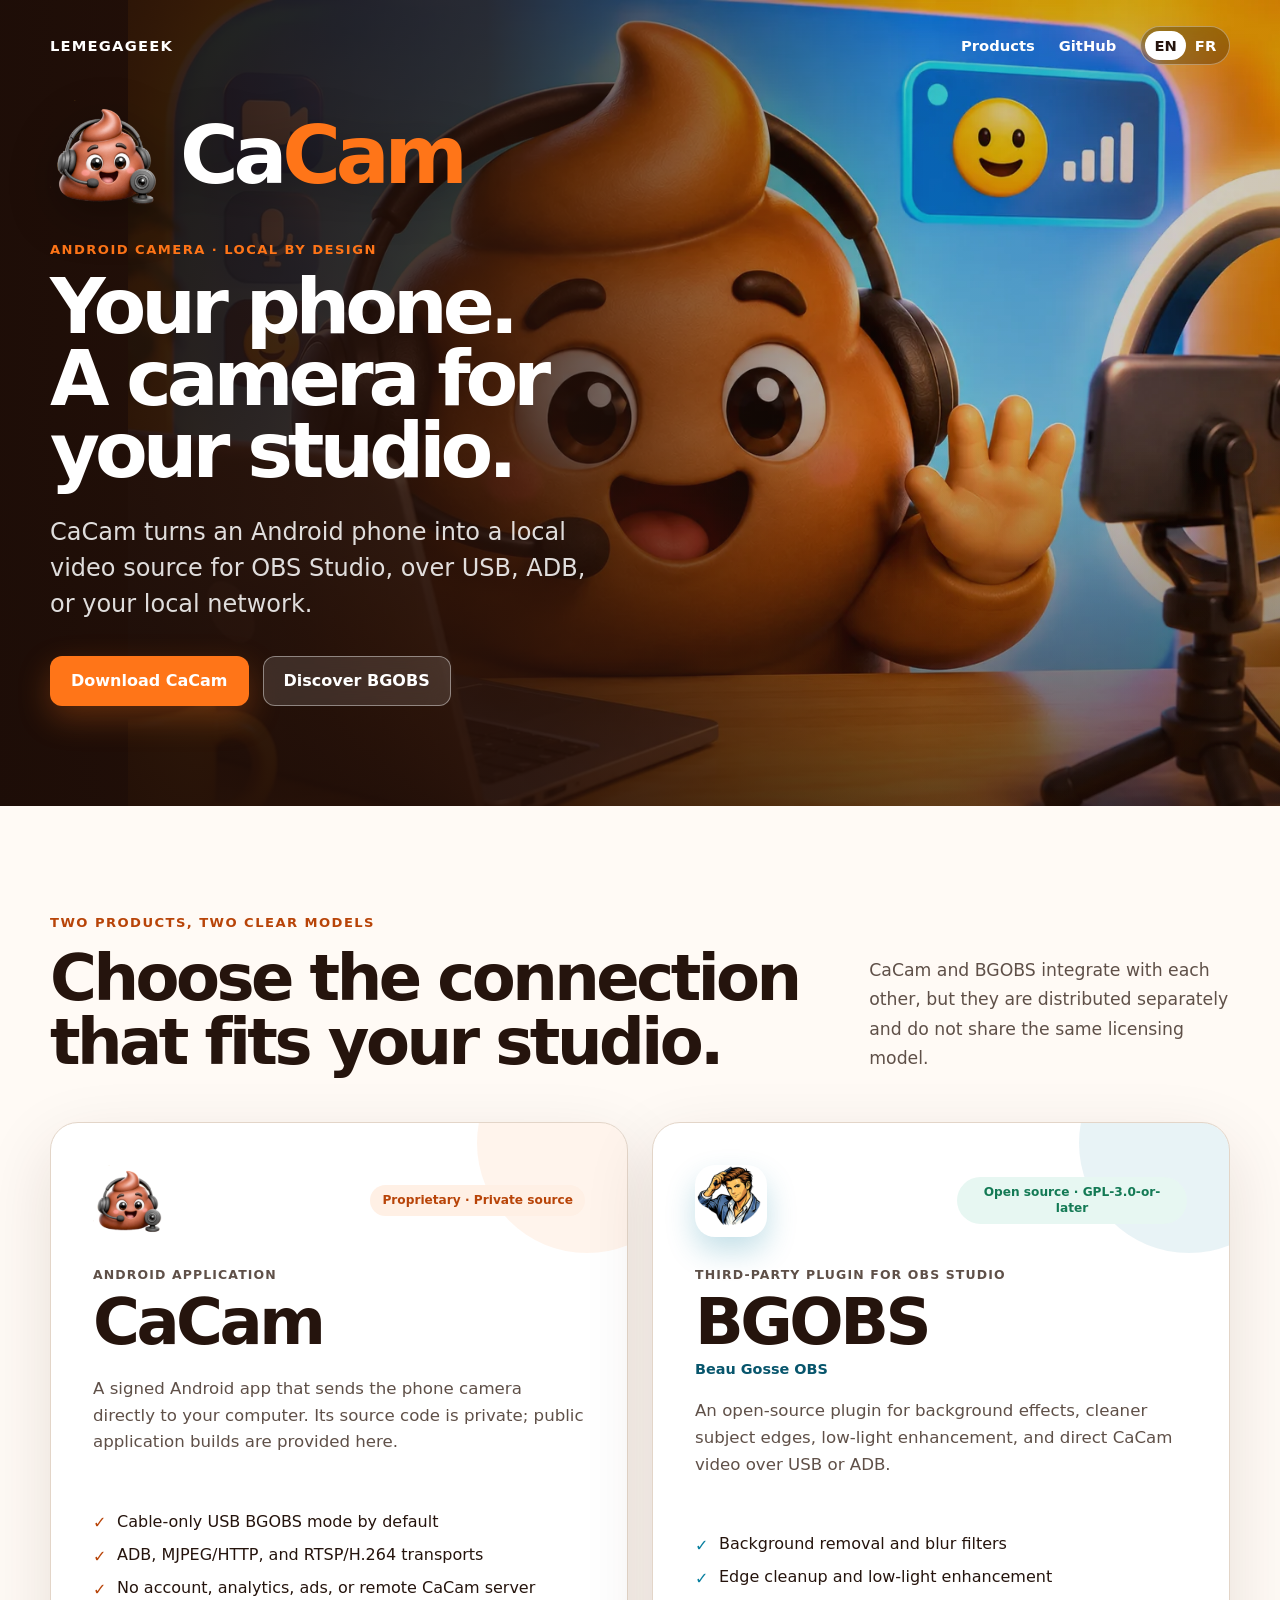
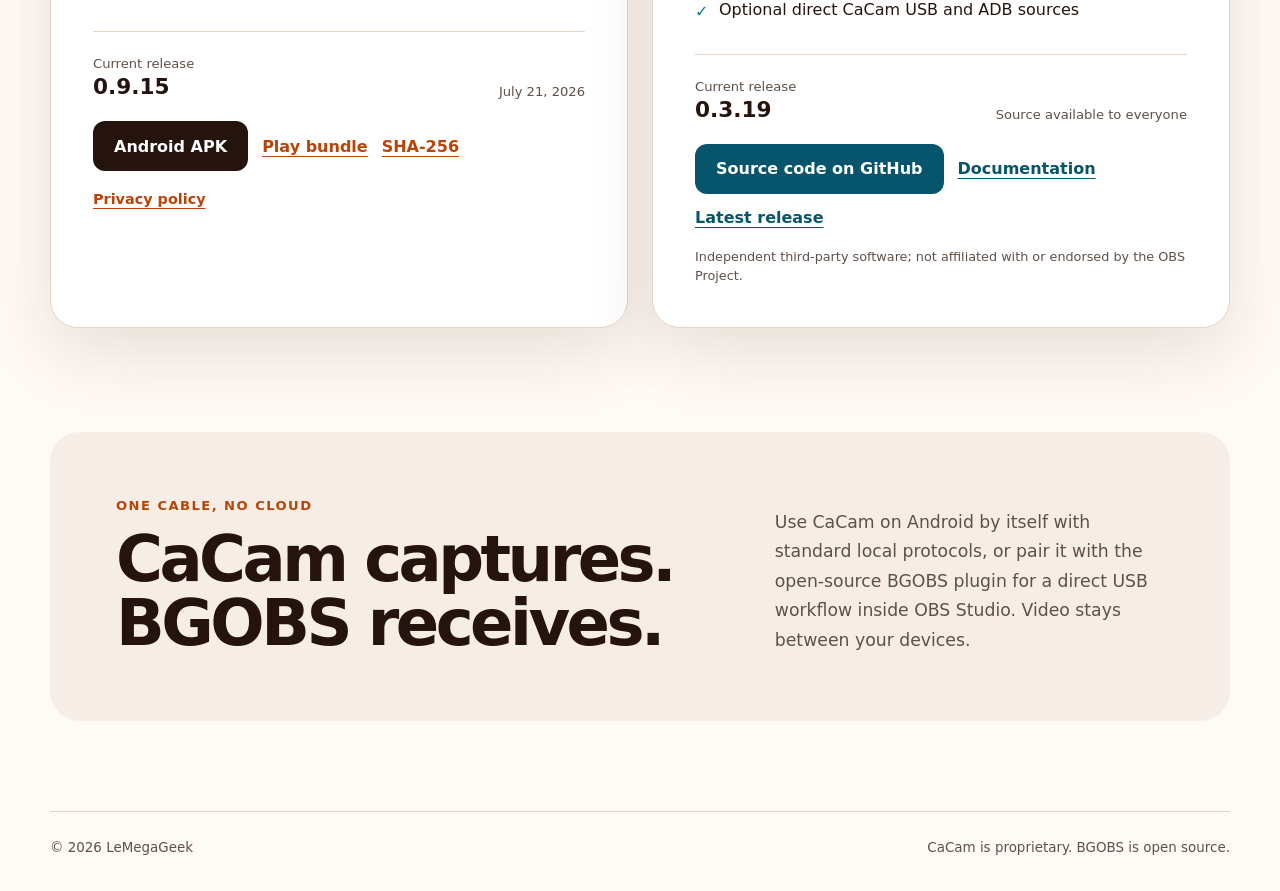
==== index.html @ 6bb33c13 "Use the BGOBS mascot on product cards" ====
<!doctype html>
<html lang="en">
  <head>
    <meta charset="utf-8">
    <meta name="viewport" content="width=device-width, initial-scale=1">
    <title>LeMegaGeek — CaCam and BGOBS</title>
    <meta
      name="description"
      content="CaCam turns an Android phone into a local camera. BGOBS is an open-source plugin for OBS Studio with video effects and direct CaCam USB input."
    >
    <meta name="theme-color" content="#1c100b">
    <link rel="icon" type="image/png" href="/assets/cacam-icon-192.png">
    <link rel="canonical" href="https://lemegageek.github.io/">
    <link rel="alternate" hreflang="en" href="https://lemegageek.github.io/">
    <link rel="alternate" hreflang="fr" href="https://lemegageek.github.io/fr/">
    <link rel="alternate" hreflang="x-default" href="https://lemegageek.github.io/">
    <meta property="og:type" content="website">
    <meta property="og:site_name" content="LeMegaGeek">
    <meta property="og:title" content="CaCam and BGOBS">
    <meta
      property="og:description"
      content="A proprietary, closed-source Android camera app and an open-source plugin for OBS Studio — two distinct products that work beautifully together."
    >
    <meta property="og:url" content="https://lemegageek.github.io/">
    <meta property="og:image" content="https://lemegageek.github.io/assets/hero.png">
    <meta property="og:locale" content="en_US">
    <meta property="og:locale:alternate" content="fr_FR">
    <link rel="stylesheet" href="/styles.css">
    <script src="/language.js"></script>
  </head>
  <body>
    <header class="site-header">
      <a class="site-name" href="/" aria-label="LeMegaGeek home">LeMegaGeek</a>
      <nav class="site-nav" aria-label="Main navigation">
        <a href="#products">Products</a>
        <a href="https://github.com/LeMegaGeek/bgobs">GitHub</a>
        <span class="language-switch" aria-label="Language">
          <a class="is-current" href="/?lang=en" lang="en" aria-current="page">EN</a>
          <a href="/fr/?lang=fr" lang="fr" hreflang="fr">FR</a>
        </span>
      </nav>
    </header>

    <main>
      <section class="hero" aria-labelledby="hero-title">
        <picture>
          <source srcset="/assets/hero.webp" type="image/webp">
          <img class="hero-image" src="/assets/hero.png" alt="" fetchpriority="high">
        </picture>
        <div class="hero-shade"></div>
        <div class="hero-content">
          <div class="cacam-lockup" aria-label="CaCam">
            <img src="/assets/cacam-icon-192.png" alt="" width="112" height="112">
            <span class="wordmark"><span>Ca</span><strong>Cam</strong></span>
          </div>
          <p class="eyebrow">Android camera · Local by design</p>
          <h1 id="hero-title">Your phone.<br>A camera for your studio.</h1>
          <p class="hero-copy">
            CaCam turns an Android phone into a local video source for OBS Studio,
            over USB, ADB, or your local network.
          </p>
          <div class="actions">
            <a class="button button-primary" href="#cacam-downloads">Download CaCam</a>
            <a class="button button-glass" href="#bgobs">Discover BGOBS</a>
          </div>
        </div>
      </section>

      <section class="products-section" id="products" aria-labelledby="products-title">
        <div class="section-heading">
          <p class="eyebrow">Two products, two clear models</p>
          <h2 id="products-title">Choose the connection that fits your studio.</h2>
          <p>
            CaCam and BGOBS integrate with each other, but they are distributed
            separately and do not share the same licensing model.
          </p>
        </div>

        <div class="product-grid">
          <article class="product-card cacam-card" id="cacam">
            <div class="card-topline">
              <span class="product-mark product-mark-cacam" aria-hidden="true">
                <img src="/assets/cacam-icon-192.png" alt="" width="72" height="72">
              </span>
              <span class="status status-private">Proprietary · Private source</span>
            </div>
            <p class="product-kicker">Android application</p>
            <h3>CaCam</h3>
            <p class="product-description">
              A signed Android app that sends the phone camera directly to your
              computer. Its source code is private; public application builds are
              provided here.
            </p>
            <ul class="feature-list">
              <li>Cable-only USB BGOBS mode by default</li>
              <li>ADB, MJPEG/HTTP, and RTSP/H.264 transports</li>
              <li>No account, analytics, ads, or remote CaCam server</li>
            </ul>
            <div class="release-block" id="cacam-downloads">
              <div>
                <span class="release-label">Current release</span>
                <strong>0.9.15</strong>
              </div>
              <span class="release-date">July 21, 2026</span>
            </div>
            <div class="card-actions" aria-label="CaCam 0.9.15 downloads">
              <a class="button button-dark" href="/downloads/cacam/0.9.15/CaCam-0.9.15-release.apk">Android APK</a>
              <a class="text-link" href="/downloads/cacam/0.9.15/CaCam-0.9.15-release.aab">Play bundle</a>
              <a class="text-link" href="/downloads/cacam/0.9.15/SHA256SUMS-0.9.15.txt">SHA-256</a>
            </div>
            <a class="policy-link" href="https://gist.github.com/LeMegaGeek/05d2b93f2d3361d2b678c152d1672a81">Privacy policy</a>
          </article>

          <article class="product-card bgobs-card" id="bgobs">
            <div class="card-topline">
              <span class="product-mark product-mark-bgobs" aria-hidden="true">
                <img src="/assets/bgobs-logo-192.png" alt="" width="72" height="72">
              </span>
              <span class="status status-open">Open source · GPL-3.0-or-later</span>
            </div>
            <p class="product-kicker">Third-party plugin for OBS Studio</p>
            <h3>BGOBS <small>Beau Gosse OBS</small></h3>
            <p class="product-description">
              An open-source plugin for background effects, cleaner subject edges,
              low-light enhancement, and direct CaCam video over USB or ADB.
            </p>
            <ul class="feature-list">
              <li>Background removal and blur filters</li>
              <li>Edge cleanup and low-light enhancement</li>
              <li>Optional direct CaCam USB and ADB sources</li>
            </ul>
            <div class="release-block">
              <div>
                <span class="release-label">Current release</span>
                <strong>0.3.19</strong>
              </div>
              <span class="release-date">Source available to everyone</span>
            </div>
            <div class="card-actions" aria-label="BGOBS links">
              <a class="button button-blue" href="https://github.com/LeMegaGeek/bgobs">Source code on GitHub</a>
              <a class="text-link" href="/bgobs/">Documentation</a>
              <a class="text-link" href="https://github.com/LeMegaGeek/bgobs/releases">Latest release</a>
            </div>
            <p class="disclaimer">
              Independent third-party software; not affiliated with or endorsed by
              the OBS Project.
            </p>
          </article>
        </div>
      </section>

      <section class="connection-section" aria-labelledby="connection-title">
        <div>
          <p class="eyebrow">One cable, no cloud</p>
          <h2 id="connection-title">CaCam captures. BGOBS receives.</h2>
        </div>
        <p>
          Use CaCam on Android by itself with standard local protocols, or pair it
          with the open-source BGOBS plugin for a direct USB workflow inside OBS
          Studio. Video stays between your devices.
        </p>
      </section>
    </main>

    <footer>
      <span>© 2026 LeMegaGeek</span>
      <span>CaCam is proprietary. BGOBS is open source.</span>
    </footer>
  </body>
</html>
---- styles.css ----
:root {
  color-scheme: light;
  --ink: #25140d;
  --ink-soft: #5f5048;
  --paper: #fffaf5;
  --paper-warm: #f6eee6;
  --line: #e3d5c8;
  --orange: #ff7518;
  --orange-dark: #b84408;
  --blue: #087f9f;
  --blue-dark: #07556c;
  --green: #147a55;
  --shadow: 0 24px 70px rgba(55, 25, 10, 0.12);
}

* {
  box-sizing: border-box;
}

html {
  scroll-behavior: smooth;
}

body {
  margin: 0;
  background: var(--paper);
  color: var(--ink);
  font-family:
    Inter, ui-sans-serif, system-ui, -apple-system, BlinkMacSystemFont, "Segoe UI",
    sans-serif;
  text-rendering: optimizeLegibility;
}

a {
  color: inherit;
}

.site-header {
  position: absolute;
  top: 0;
  left: 50%;
  z-index: 10;
  display: flex;
  align-items: center;
  justify-content: space-between;
  width: min(1180px, calc(100% - 48px));
  padding: 26px 0;
  color: #fff;
  transform: translateX(-50%);
}

.site-name {
  font-size: 0.92rem;
  font-weight: 850;
  letter-spacing: 0.08em;
  text-decoration: none;
  text-transform: uppercase;
}

.site-nav {
  display: flex;
  align-items: center;
  gap: 24px;
  font-size: 0.92rem;
  font-weight: 700;
}

.site-nav > a {
  text-decoration: none;
}

.site-nav > a:hover,
.site-nav > a:focus-visible {
  color: #ffd4b1;
}

.language-switch {
  display: inline-flex;
  padding: 4px;
  border: 1px solid rgba(255, 255, 255, 0.35);
  border-radius: 999px;
  background: rgba(18, 10, 7, 0.28);
  backdrop-filter: blur(12px);
}

.language-switch a {
  min-width: 38px;
  padding: 6px 9px;
  border-radius: 999px;
  text-align: center;
  text-decoration: none;
}

.language-switch .is-current {
  background: #fff;
  color: var(--ink);
}

.hero {
  position: relative;
  display: flex;
  min-height: min(800px, 92vh);
  overflow: hidden;
  background: #31170d;
  isolation: isolate;
}

.hero-image,
.hero-shade {
  position: absolute;
  inset: 0;
  width: 100%;
  height: 100%;
}

.hero-image {
  z-index: -2;
  right: auto;
  left: 10%;
  width: 100%;
  object-fit: cover;
  object-position: center;
}

.hero-shade {
  z-index: -1;
  background:
    linear-gradient(90deg, rgba(29, 13, 7, 0.96) 0%, rgba(38, 17, 9, 0.82) 38%, rgba(38, 17, 9, 0.22) 72%),
    linear-gradient(0deg, rgba(25, 11, 6, 0.62), transparent 46%);
}

.hero-content {
  align-self: flex-end;
  width: min(1180px, calc(100% - 48px));
  margin: 0 auto;
  padding: 100px 0;
  color: #fff;
}

.cacam-lockup {
  display: flex;
  align-items: center;
  gap: 18px;
  width: fit-content;
  margin-bottom: 30px;
  filter: drop-shadow(0 12px 24px rgba(0, 0, 0, 0.32));
}

.cacam-lockup img {
  width: clamp(74px, 9vw, 112px);
  height: auto;
}

.wordmark {
  color: #fff;
  font-size: clamp(2.7rem, 7vw, 5rem);
  font-weight: 850;
  letter-spacing: -0.065em;
  line-height: 1;
}

.wordmark strong {
  color: var(--orange);
  font-weight: inherit;
}

.eyebrow {
  margin: 0 0 14px;
  color: var(--orange);
  font-size: 0.82rem;
  font-weight: 850;
  letter-spacing: 0.11em;
  text-transform: uppercase;
}

h1,
h2,
h3,
p {
  overflow-wrap: break-word;
}

h1 {
  max-width: 540px;
  margin: 0;
  font-size: clamp(3rem, 6vw, 6.1rem);
  letter-spacing: -0.065em;
  line-height: 0.94;
}

.hero-copy {
  max-width: 560px;
  margin: 26px 0 0;
  color: rgba(255, 255, 255, 0.86);
  font-size: clamp(1.15rem, 2.2vw, 1.5rem);
  line-height: 1.5;
}

.actions,
.card-actions {
  display: flex;
  flex-wrap: wrap;
  align-items: center;
  gap: 14px;
}

.actions {
  margin-top: 34px;
}

.button {
  display: inline-flex;
  align-items: center;
  justify-content: center;
  min-height: 50px;
  padding: 0 20px;
  border: 1px solid transparent;
  border-radius: 12px;
  font-weight: 800;
  text-decoration: none;
  transition: transform 160ms ease, box-shadow 160ms ease, background 160ms ease;
}

.button:hover,
.button:focus-visible {
  transform: translateY(-2px);
}

.button:focus-visible,
.text-link:focus-visible,
.policy-link:focus-visible,
.site-nav a:focus-visible {
  outline: 3px solid #7a2700;
  outline-offset: 3px;
}

.hero .button:focus-visible,
.site-header a:focus-visible {
  outline-color: #ffc28d;
}

.button-primary {
  background: var(--orange);
  box-shadow: 0 12px 32px rgba(255, 117, 24, 0.28);
  color: #fff;
}

.button-primary:hover {
  background: #ff8735;
}

.button-glass {
  border-color: rgba(255, 255, 255, 0.42);
  background: rgba(255, 255, 255, 0.12);
  color: #fff;
  backdrop-filter: blur(14px);
}

.products-section {
  width: min(1180px, calc(100% - 48px));
  margin: 0 auto;
  padding: 104px 0;
}

.section-heading {
  display: grid;
  grid-template-columns: minmax(0, 1.35fr) minmax(280px, 0.65fr);
  gap: 36px 70px;
  align-items: end;
  margin-bottom: 48px;
}

.section-heading .eyebrow {
  grid-column: 1 / -1;
  margin-bottom: -20px;
}

.products-section .eyebrow,
.connection-section .eyebrow {
  color: var(--orange-dark);
}

h2 {
  margin: 0;
  font-size: clamp(2.4rem, 5vw, 4.8rem);
  letter-spacing: -0.055em;
  line-height: 1;
}

.section-heading > p:last-child,
.connection-section > p {
  margin: 0;
  color: var(--ink-soft);
  font-size: 1.08rem;
  line-height: 1.7;
}

.product-grid {
  display: grid;
  grid-template-columns: repeat(2, minmax(0, 1fr));
  gap: 24px;
}

.product-card {
  position: relative;
  min-width: 0;
  padding: clamp(26px, 4vw, 42px);
  border: 1px solid var(--line);
  border-radius: 28px;
  background: #fff;
  box-shadow: var(--shadow);
  overflow: hidden;
}

.product-card::after {
  position: absolute;
  top: -90px;
  right: -70px;
  width: 220px;
  height: 220px;
  border-radius: 50%;
  background: rgba(255, 117, 24, 0.08);
  content: "";
}

.bgobs-card::after {
  background: rgba(8, 127, 159, 0.09);
}

.card-topline {
  position: relative;
  z-index: 1;
  display: flex;
  align-items: center;
  justify-content: space-between;
  gap: 16px;
}

.product-mark {
  display: grid;
  flex: 0 0 auto;
  place-items: center;
  width: 72px;
  height: 72px;
}

.product-mark-cacam img {
  width: 72px;
  height: 72px;
  object-fit: contain;
}

.product-mark-bgobs {
  border-radius: 20px;
  box-shadow: 0 14px 30px rgba(8, 127, 159, 0.24);
  overflow: hidden;
}

.product-mark-bgobs img {
  width: 72px;
  height: 72px;
  object-fit: cover;
}

.status {
  max-width: 230px;
  padding: 8px 12px;
  border-radius: 999px;
  font-size: 0.76rem;
  font-weight: 850;
  line-height: 1.25;
  text-align: center;
}

.status-private {
  background: #fff0e5;
  color: var(--orange-dark);
}

.status-open {
  background: #e7f7f2;
  color: var(--green);
}

.product-kicker {
  margin: 30px 0 8px;
  color: var(--ink-soft);
  font-size: 0.78rem;
  font-weight: 850;
  letter-spacing: 0.09em;
  text-transform: uppercase;
}

h3 {
  margin: 0;
  font-size: clamp(2.3rem, 5vw, 4.1rem);
  letter-spacing: -0.055em;
  line-height: 1;
}

h3 small {
  display: block;
  margin-top: 8px;
  color: var(--blue-dark);
  font-size: 0.9rem;
  font-weight: 750;
  letter-spacing: 0;
}

.product-description {
  min-height: 108px;
  margin: 22px 0 0;
  color: var(--ink-soft);
  font-size: 1.04rem;
  line-height: 1.62;
}

.feature-list {
  display: grid;
  gap: 10px;
  margin: 26px 0 0;
  padding: 0;
  list-style: none;
}

.feature-list li {
  position: relative;
  padding-left: 24px;
  line-height: 1.45;
}

.feature-list li::before {
  position: absolute;
  top: 0.12em;
  left: 0;
  color: var(--orange-dark);
  content: "✓";
  font-weight: 900;
}

.bgobs-card .feature-list li::before {
  color: var(--blue);
}

.release-block {
  display: flex;
  align-items: end;
  justify-content: space-between;
  gap: 16px;
  margin-top: 32px;
  padding-top: 24px;
  border-top: 1px solid var(--line);
}

.release-block > div {
  display: grid;
  gap: 3px;
}

.release-label,
.release-date {
  color: var(--ink-soft);
  font-size: 0.82rem;
}

.release-block strong {
  font-size: 1.35rem;
}

.release-date {
  text-align: right;
}

.card-actions {
  margin-top: 22px;
}

.button-dark {
  background: var(--ink);
  color: #fff;
}

.button-blue {
  background: var(--blue-dark);
  color: #fff;
}

.text-link,
.policy-link {
  color: var(--orange-dark);
  font-weight: 800;
  text-underline-offset: 4px;
}

.bgobs-card .text-link {
  color: var(--blue-dark);
}

.policy-link {
  display: inline-block;
  margin-top: 20px;
  font-size: 0.9rem;
}

.disclaimer {
  margin: 20px 0 0;
  color: var(--ink-soft);
  font-size: 0.8rem;
  line-height: 1.5;
}

.connection-section {
  display: grid;
  grid-template-columns: minmax(0, 1fr) minmax(300px, 0.65fr);
  gap: 60px;
  align-items: end;
  width: min(1180px, calc(100% - 48px));
  margin: 0 auto 90px;
  padding: clamp(34px, 6vw, 66px);
  border-radius: 30px;
  background: var(--paper-warm);
}

.connection-section h2 {
  max-width: 680px;
}

footer {
  display: flex;
  justify-content: space-between;
  gap: 20px;
  width: min(1180px, calc(100% - 48px));
  margin: 0 auto;
  padding: 28px 0 36px;
  border-top: 1px solid var(--line);
  color: var(--ink-soft);
  font-size: 0.84rem;
}

@media (max-width: 820px) {
  .site-nav > a:not(.language-switch a) {
    display: none;
  }

  .hero {
    min-height: 760px;
  }

  .hero-image {
    left: 0;
    width: 100%;
    object-position: 45% center;
  }

  .hero-shade {
    background:
      linear-gradient(90deg, rgba(29, 13, 7, 0.93), rgba(38, 17, 9, 0.52)),
      linear-gradient(0deg, rgba(25, 11, 6, 0.74), transparent 58%);
  }

  .section-heading,
  .connection-section {
    grid-template-columns: 1fr;
  }

  .section-heading .eyebrow {
    margin-bottom: -12px;
  }

  .product-grid {
    grid-template-columns: 1fr;
  }

  .product-description {
    min-height: 0;
  }
}

@media (max-width: 560px) {
  .site-header,
  .hero-content,
  .products-section,
  .connection-section,
  footer {
    width: calc(100% - 32px);
  }

  .site-header {
    padding-top: 18px;
  }

  .hero {
    min-height: 720px;
  }

  .hero-content {
    padding-bottom: 44px;
  }

  .cacam-lockup {
    gap: 12px;
  }

  .actions,
  .card-actions {
    align-items: stretch;
    flex-direction: column;
  }

  .actions .button,
  .card-actions .button {
    width: 100%;
  }

  .card-actions .text-link {
    padding: 6px 0;
    text-align: center;
  }

  .products-section {
    padding: 72px 0;
  }

  .card-topline,
  .release-block {
    align-items: flex-start;
  }

  .status {
    max-width: 175px;
  }

  .release-date {
    max-width: 150px;
  }

  .connection-section {
    gap: 28px;
    margin-bottom: 54px;
  }

  footer {
    flex-direction: column;
  }
}

@media (prefers-reduced-motion: reduce) {
  html {
    scroll-behavior: auto;
  }

  .button {
    transition: none;
  }
}
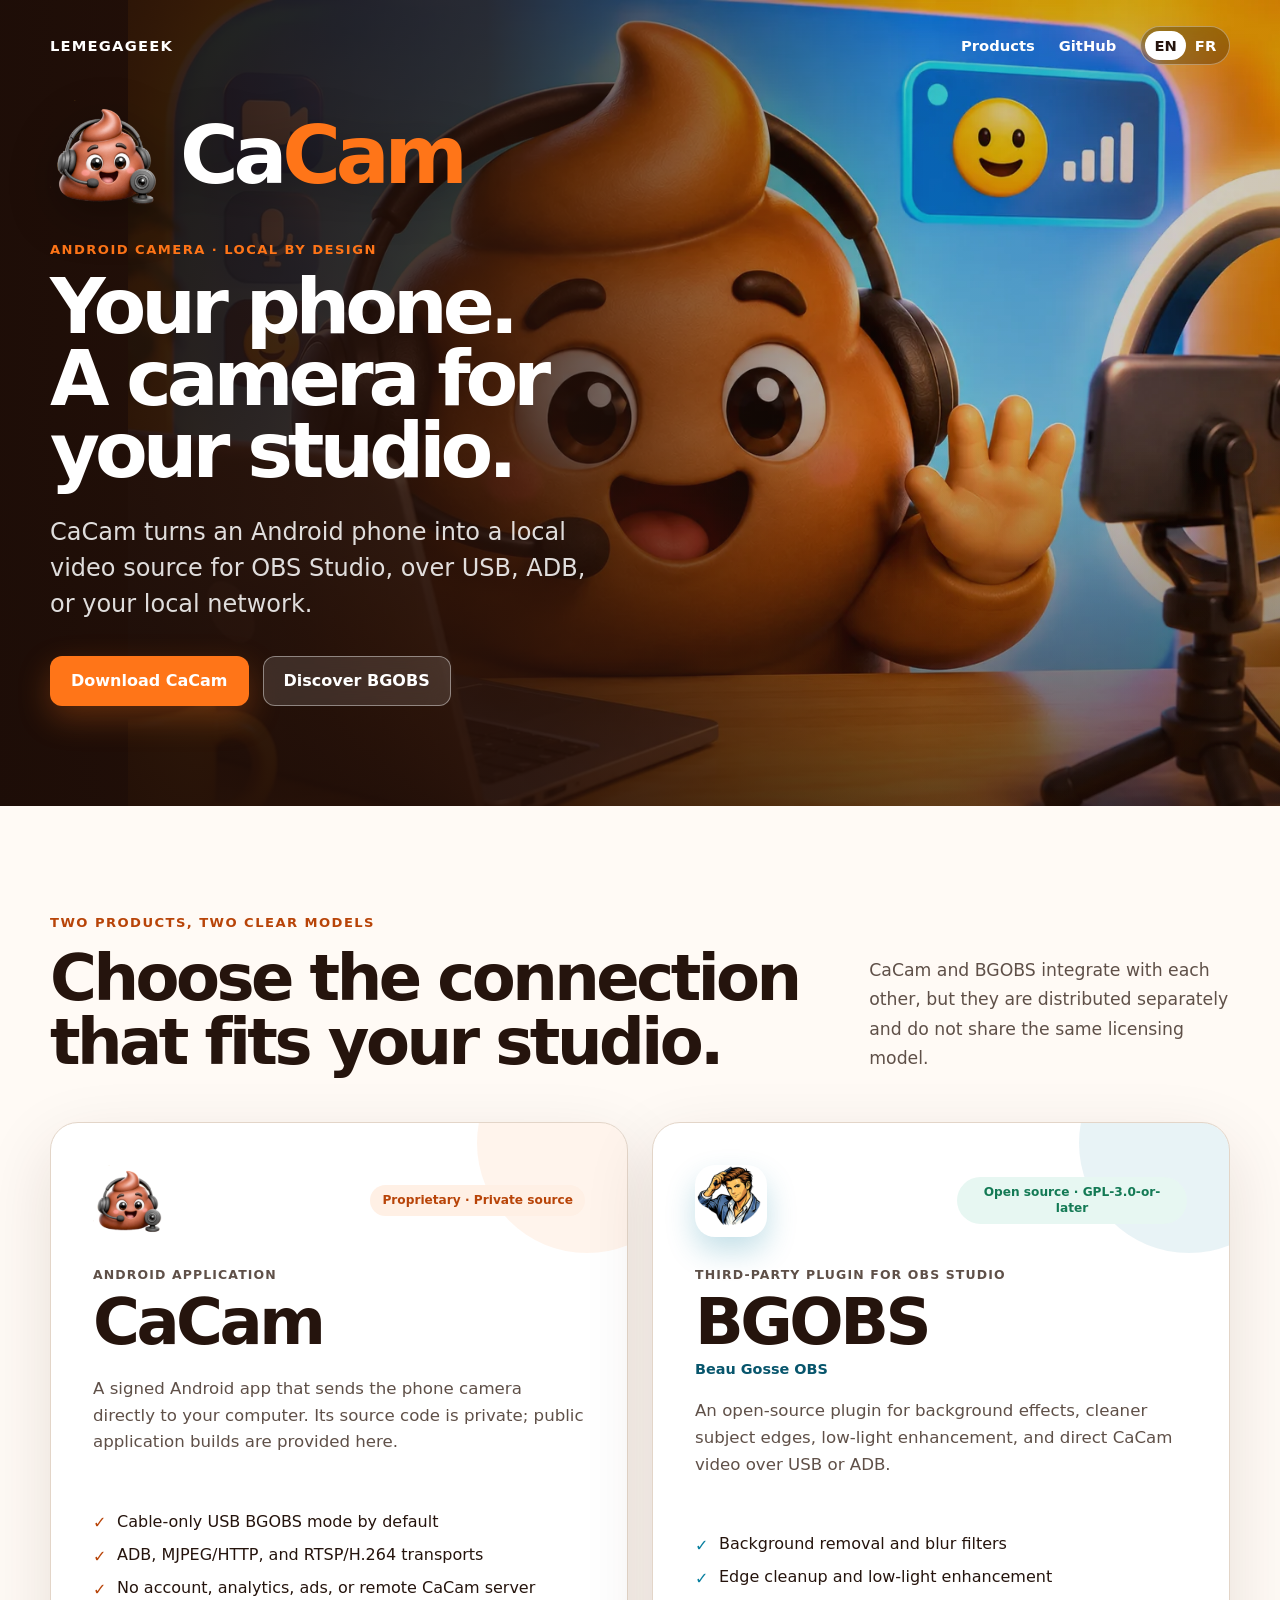
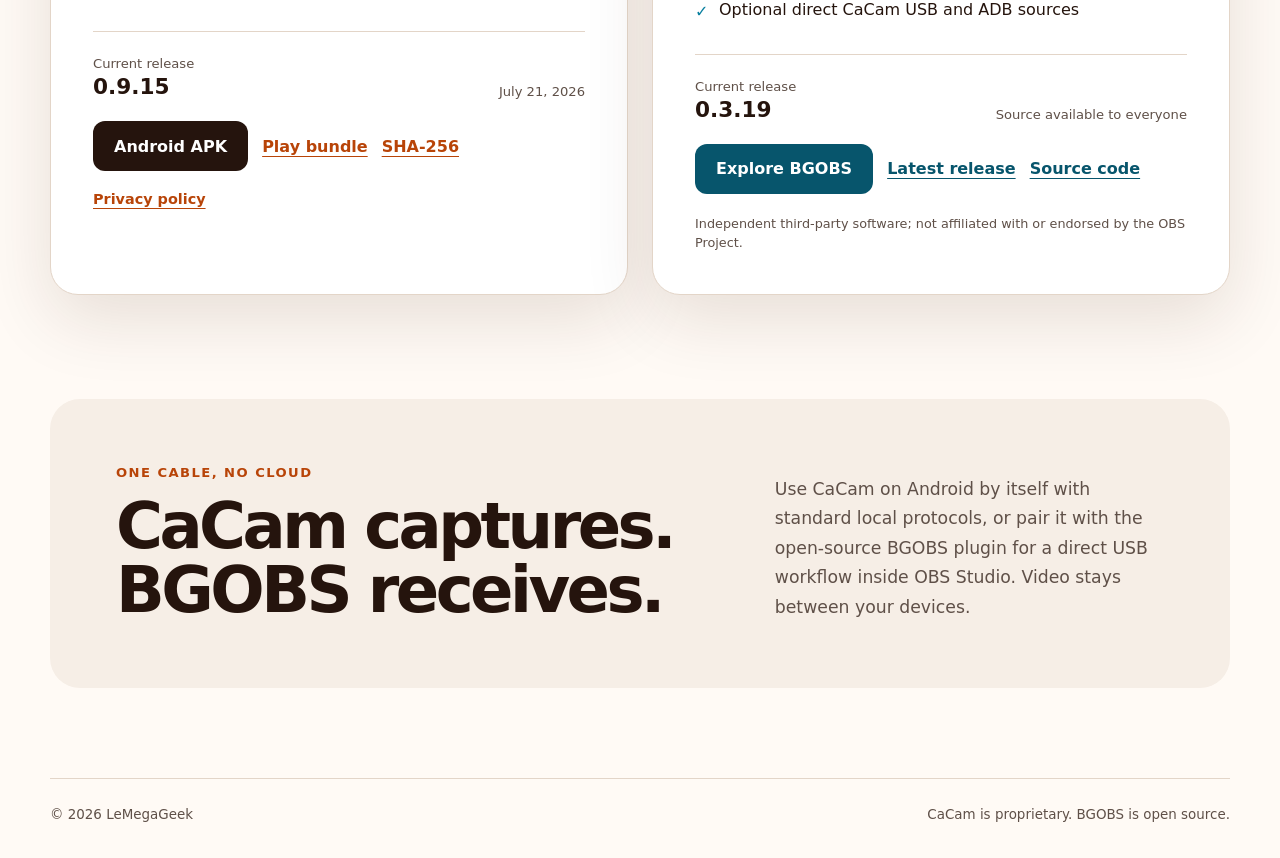
==== commit 94a6c43a: "Point BGOBS calls to the public site" ====
--- a/index.html
+++ b/index.html
@@ -137,9 +137,9 @@
               <span class="release-date">Source available to everyone</span>
             </div>
             <div class="card-actions" aria-label="BGOBS links">
-              <a class="button button-blue" href="https://github.com/LeMegaGeek/bgobs">Source code on GitHub</a>
-              <a class="text-link" href="/bgobs/">Documentation</a>
+              <a class="button button-blue" href="/bgobs/">Explore BGOBS</a>
               <a class="text-link" href="https://github.com/LeMegaGeek/bgobs/releases">Latest release</a>
+              <a class="text-link" href="https://github.com/LeMegaGeek/bgobs">Source code</a>
             </div>
             <p class="disclaimer">
               Independent third-party software; not affiliated with or endorsed by
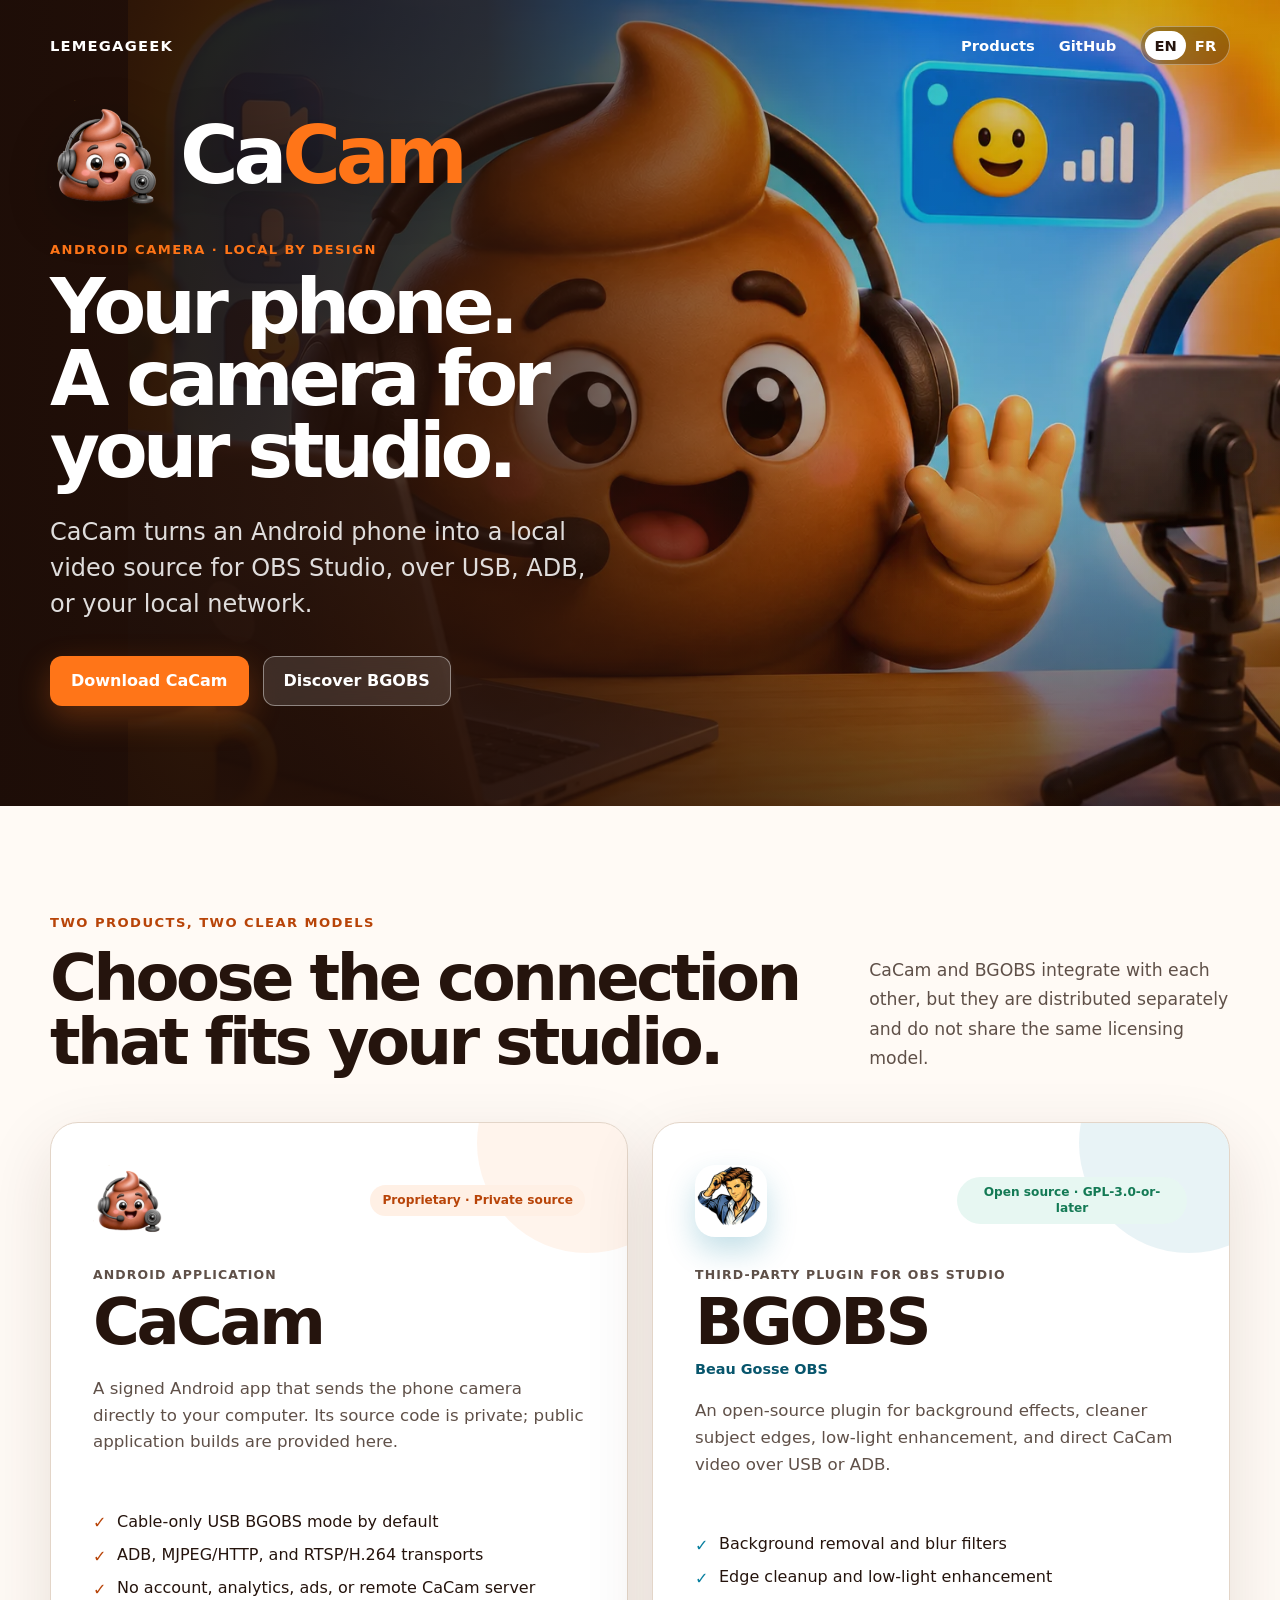
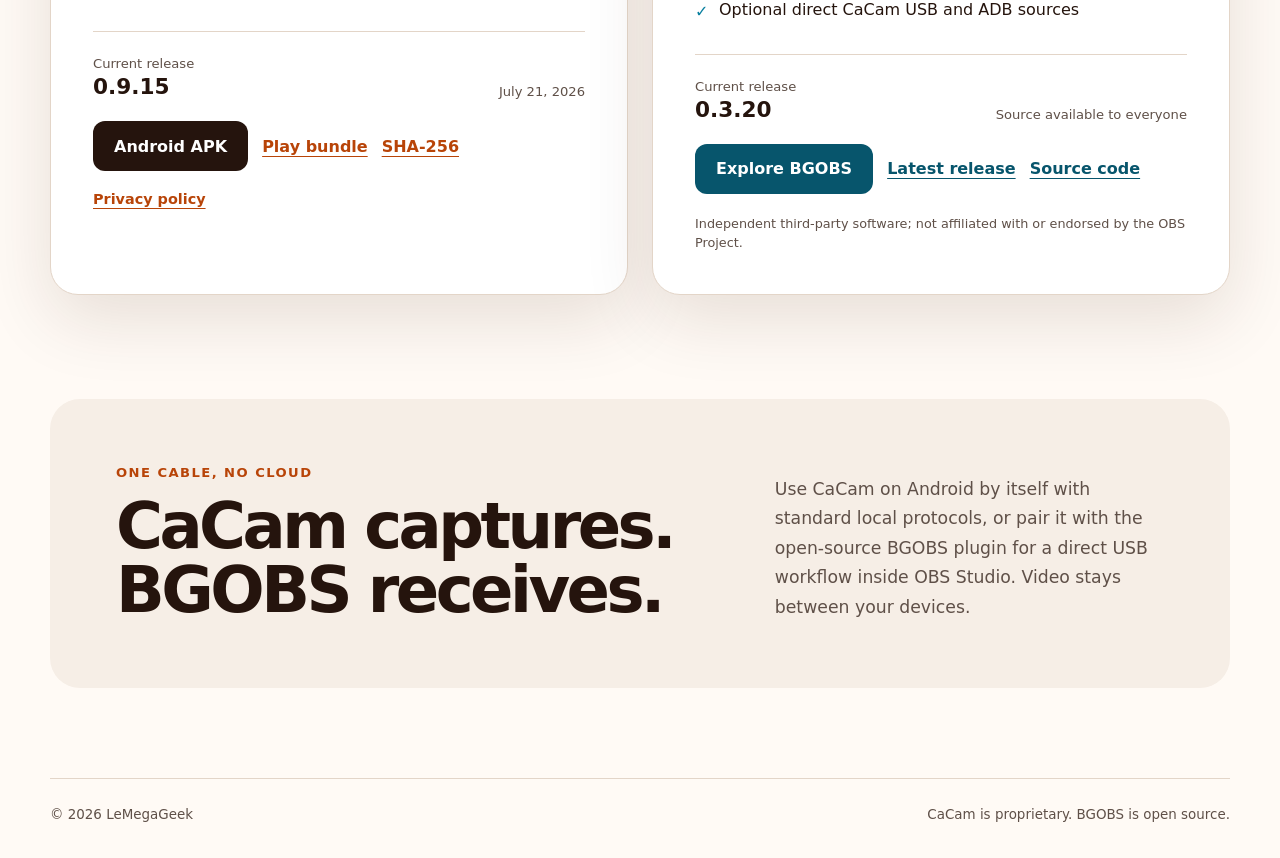
==== commit 9e88de94: "Show BGOBS 0.3.20 on the public site" ====
--- a/index.html
+++ b/index.html
@@ -132,7 +132,7 @@
             <div class="release-block">
               <div>
                 <span class="release-label">Current release</span>
-                <strong>0.3.19</strong>
+                <strong>0.3.20</strong>
               </div>
               <span class="release-date">Source available to everyone</span>
             </div>
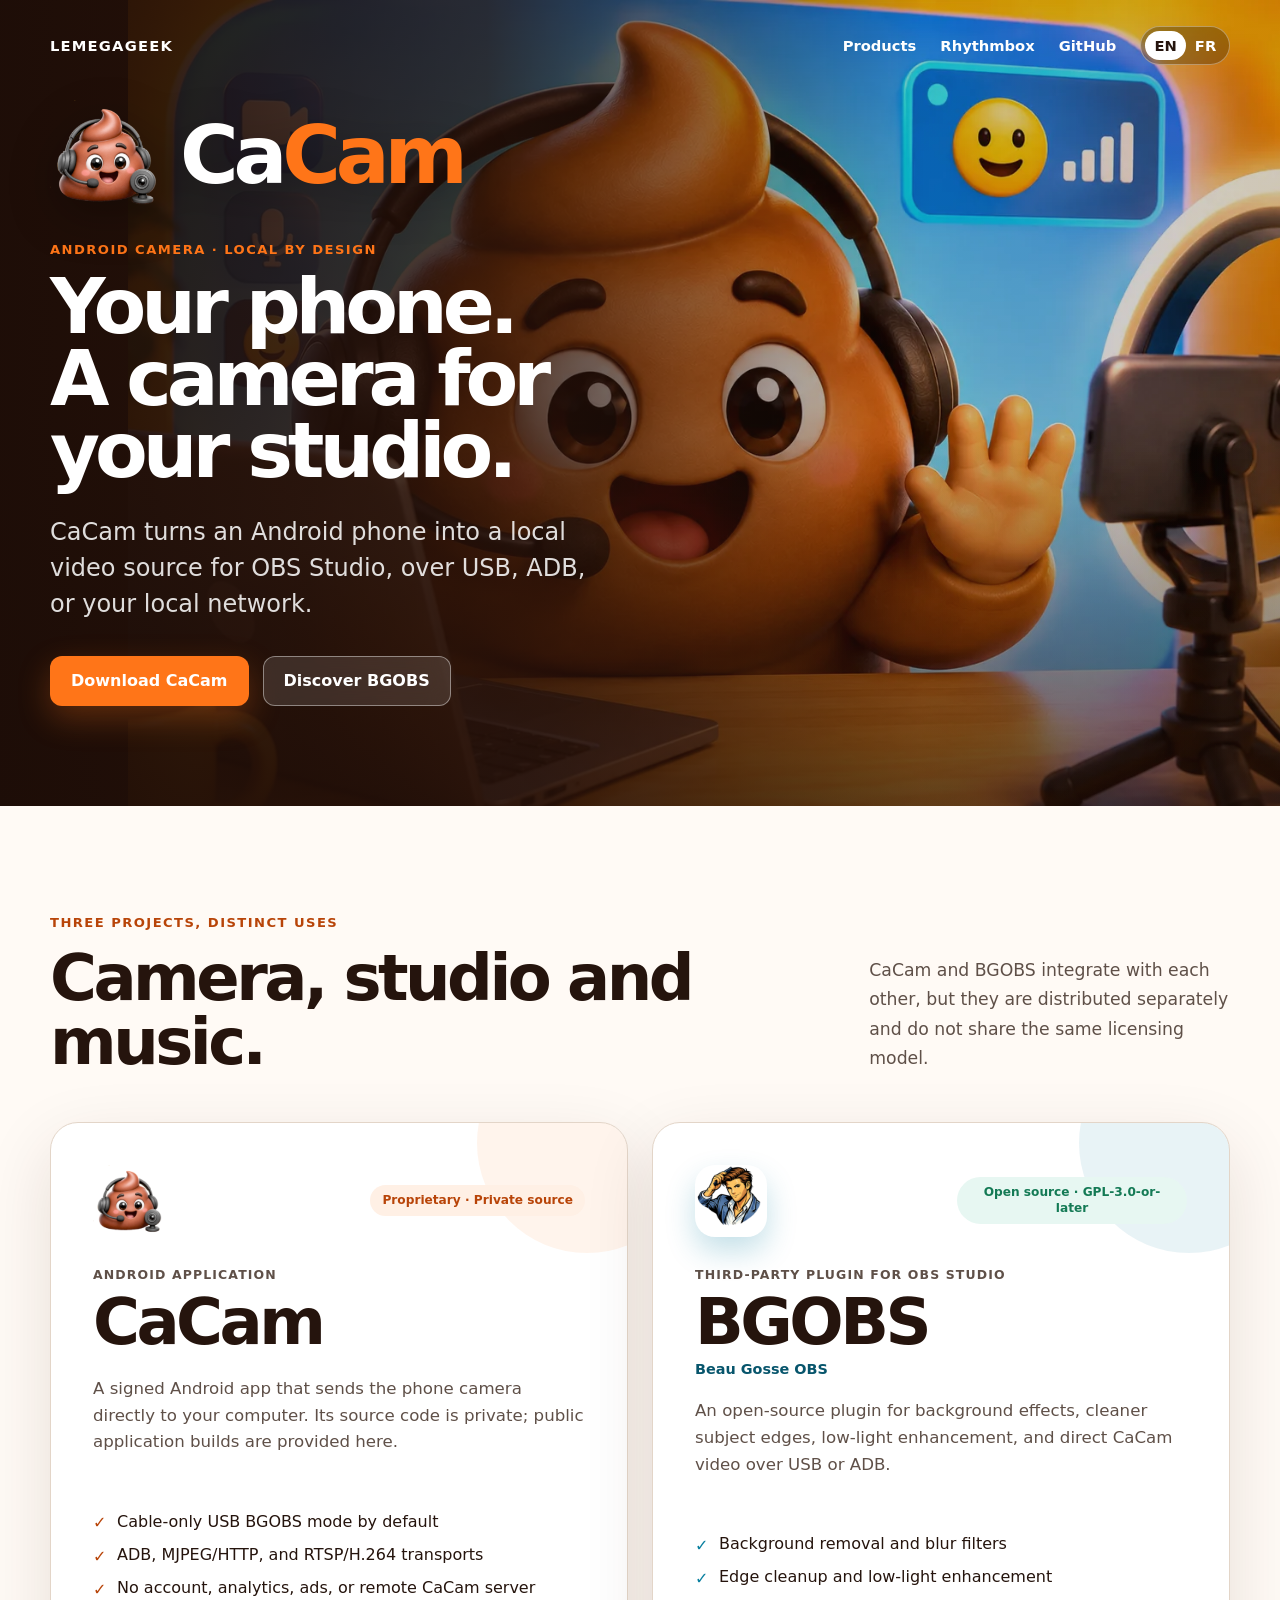
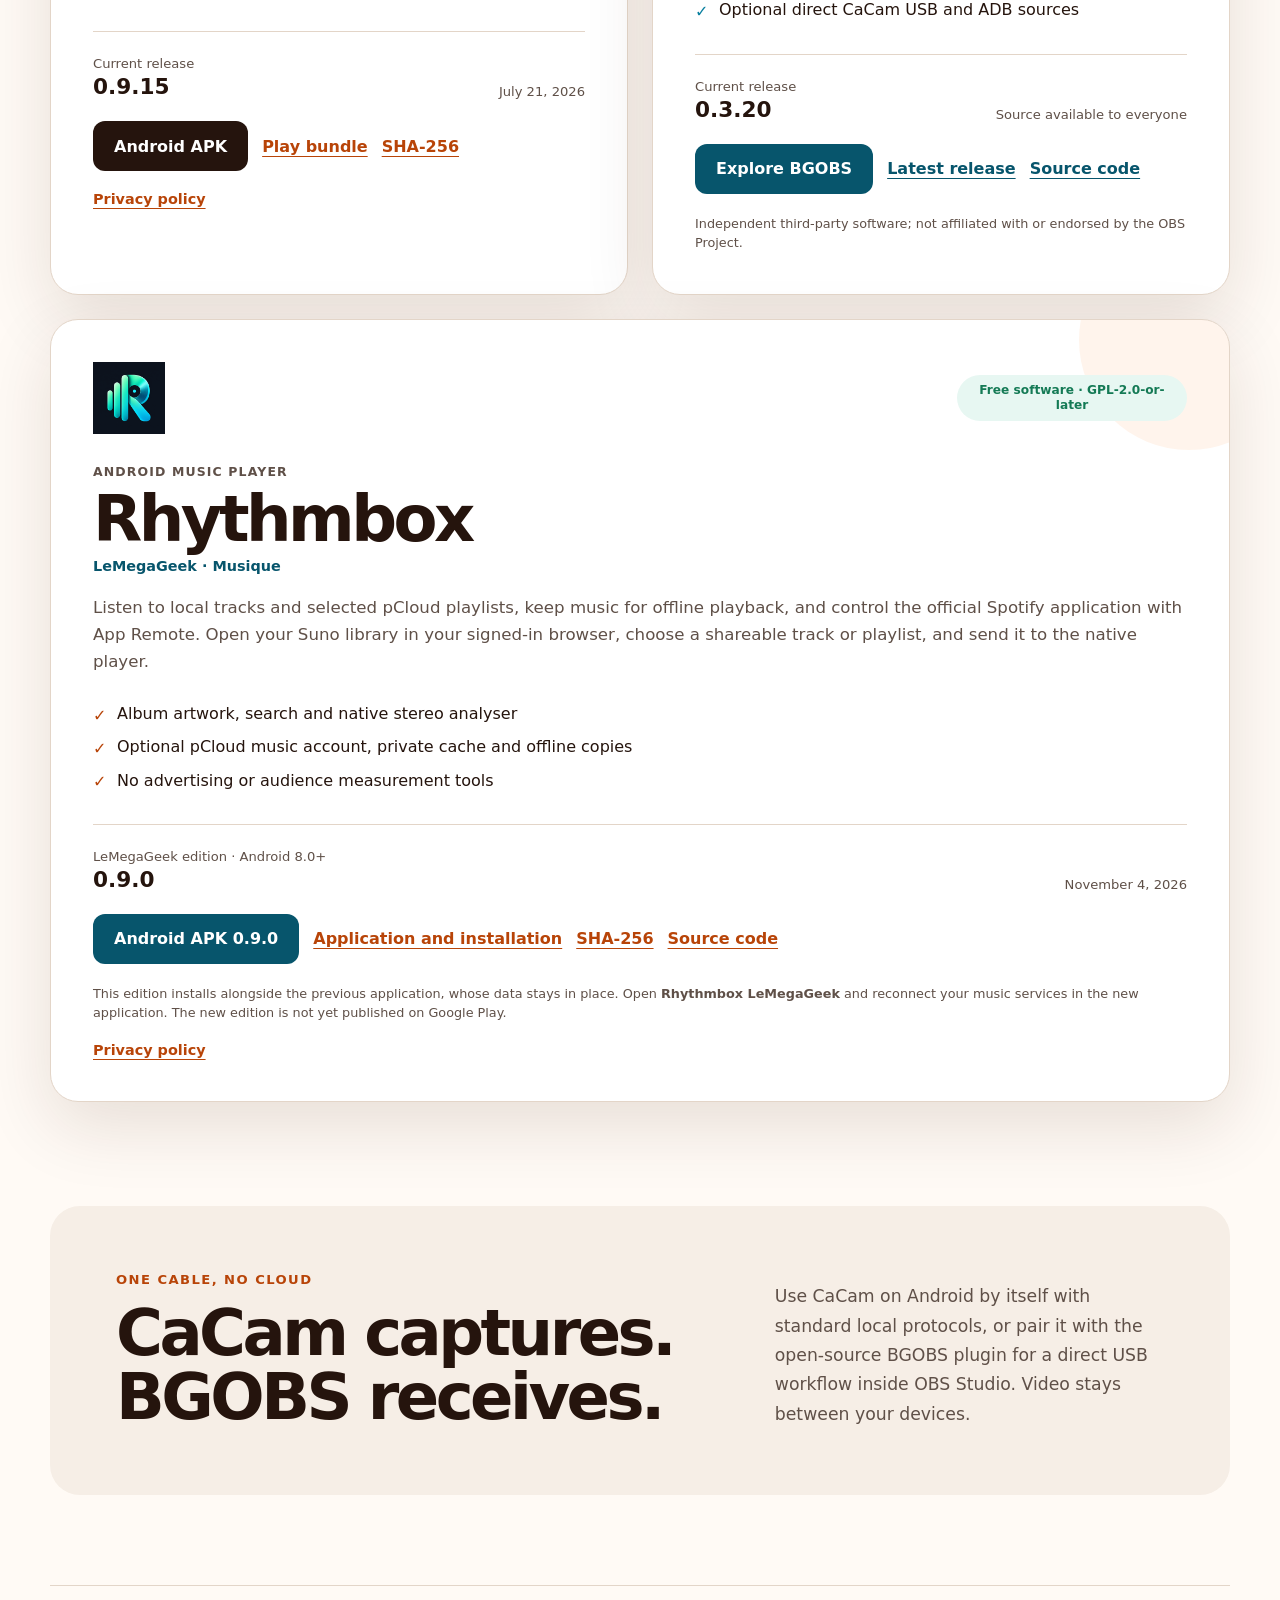
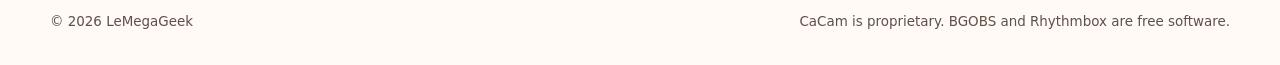
==== commit 514faa63: "Publish Rhythmbox LeMegaGeek 0.9.0 Android APK and Suno account guide" ====
--- a/index.html
+++ b/index.html
@@ -3,10 +3,10 @@
   <head>
     <meta charset="utf-8">
     <meta name="viewport" content="width=device-width, initial-scale=1">
-    <title>LeMegaGeek — CaCam and BGOBS</title>
+    <title>LeMegaGeek — CaCam, BGOBS and Rhythmbox</title>
     <meta
       name="description"
-      content="CaCam turns an Android phone into a local camera. BGOBS is an open-source plugin for OBS Studio with video effects and direct CaCam USB input."
+      content="CaCam for your Android camera, BGOBS for OBS Studio, and Rhythmbox Musique for your music. Downloads and project information from LeMegaGeek."
     >
     <meta name="theme-color" content="#1c100b">
     <link rel="icon" type="image/png" href="/assets/cacam-icon-192.png">
@@ -16,10 +16,10 @@
     <link rel="alternate" hreflang="x-default" href="https://lemegageek.github.io/">
     <meta property="og:type" content="website">
     <meta property="og:site_name" content="LeMegaGeek">
-    <meta property="og:title" content="CaCam and BGOBS">
+    <meta property="og:title" content="CaCam, BGOBS and Rhythmbox">
     <meta
       property="og:description"
-      content="A proprietary, closed-source Android camera app and an open-source plugin for OBS Studio — two distinct products that work beautifully together."
+      content="Discover CaCam, BGOBS and Rhythmbox Musique: Android camera, OBS Studio tools and music playback, with downloads and clearly stated licences."
     >
     <meta property="og:url" content="https://lemegageek.github.io/">
     <meta property="og:image" content="https://lemegageek.github.io/assets/hero.png">
@@ -33,6 +33,7 @@
       <a class="site-name" href="/" aria-label="LeMegaGeek home">LeMegaGeek</a>
       <nav class="site-nav" aria-label="Main navigation">
         <a href="#products">Products</a>
+        <a href="#rhythmbox">Rhythmbox</a>
         <a href="https://github.com/LeMegaGeek/bgobs">GitHub</a>
         <span class="language-switch" aria-label="Language">
           <a class="is-current" href="/?lang=en" lang="en" aria-current="page">EN</a>
@@ -68,8 +69,8 @@
 
       <section class="products-section" id="products" aria-labelledby="products-title">
         <div class="section-heading">
-          <p class="eyebrow">Two products, two clear models</p>
-          <h2 id="products-title">Choose the connection that fits your studio.</h2>
+          <p class="eyebrow">Three projects, distinct uses</p>
+          <h2 id="products-title">Camera, studio and music.</h2>
           <p>
             CaCam and BGOBS integrate with each other, but they are distributed
             separately and do not share the same licensing model.
@@ -146,6 +147,30 @@
               the OBS Project.
             </p>
           </article>
+
+          <article class="product-card rhythmbox-card" id="rhythmbox" style="grid-column:1 / -1">
+            <div class="card-topline">
+              <span class="product-mark" aria-hidden="true"><img src="/assets/rhythmbox-icon-512.png" alt="" width="72" height="72"></span>
+              <span class="status status-open">Free software · GPL-2.0-or-later</span>
+            </div>
+            <p class="product-kicker">Android music player</p>
+            <h3>Rhythmbox <small>LeMegaGeek · Musique</small></h3>
+            <p class="product-description" style="min-height:0">Listen to local tracks and selected pCloud playlists, keep music for offline playback, and control the official Spotify application with App Remote. Open your Suno library in your signed-in browser, choose a shareable track or playlist, and send it to the native player.</p>
+            <ul class="feature-list">
+              <li>Album artwork, search and native stereo analyser</li>
+              <li>Optional pCloud music account, private cache and offline copies</li>
+              <li>No advertising or audience measurement tools</li>
+            </ul>
+            <div class="release-block"><div><span class="release-label">LeMegaGeek edition · Android 8.0+</span><strong>0.9.0</strong></div><span class="release-date">November 4, 2026</span></div>
+            <div class="card-actions" aria-label="Rhythmbox Musique downloads">
+              <a class="button button-blue" href="/downloads/rhythmbox/0.9.0/rhythmbox-android-0.9.0.apk">Android APK 0.9.0</a>
+              <a class="text-link" href="/fr/rhythmbox/">Application and installation</a>
+              <a class="text-link" href="/downloads/rhythmbox/0.9.0/rhythmbox-android-0.9.0.apk.sha256">SHA-256</a>
+              <a class="text-link" href="/rhythmbox/sources.html">Source code</a>
+            </div>
+            <p class="disclaimer">This edition installs alongside the previous application, whose data stays in place. Open <strong>Rhythmbox LeMegaGeek</strong> and reconnect your music services in the new application. The new edition is not yet published on Google Play.</p>
+            <a class="policy-link" href="/rhythmbox/confidentialite.html">Privacy policy</a>
+          </article>
         </div>
       </section>
 
@@ -164,7 +189,8 @@
 
     <footer>
       <span>© 2026 LeMegaGeek</span>
-      <span>CaCam is proprietary. BGOBS is open source.</span>
+      <span>CaCam is proprietary. BGOBS and Rhythmbox are free software.</span>
     </footer>
   </body>
 </html>
+
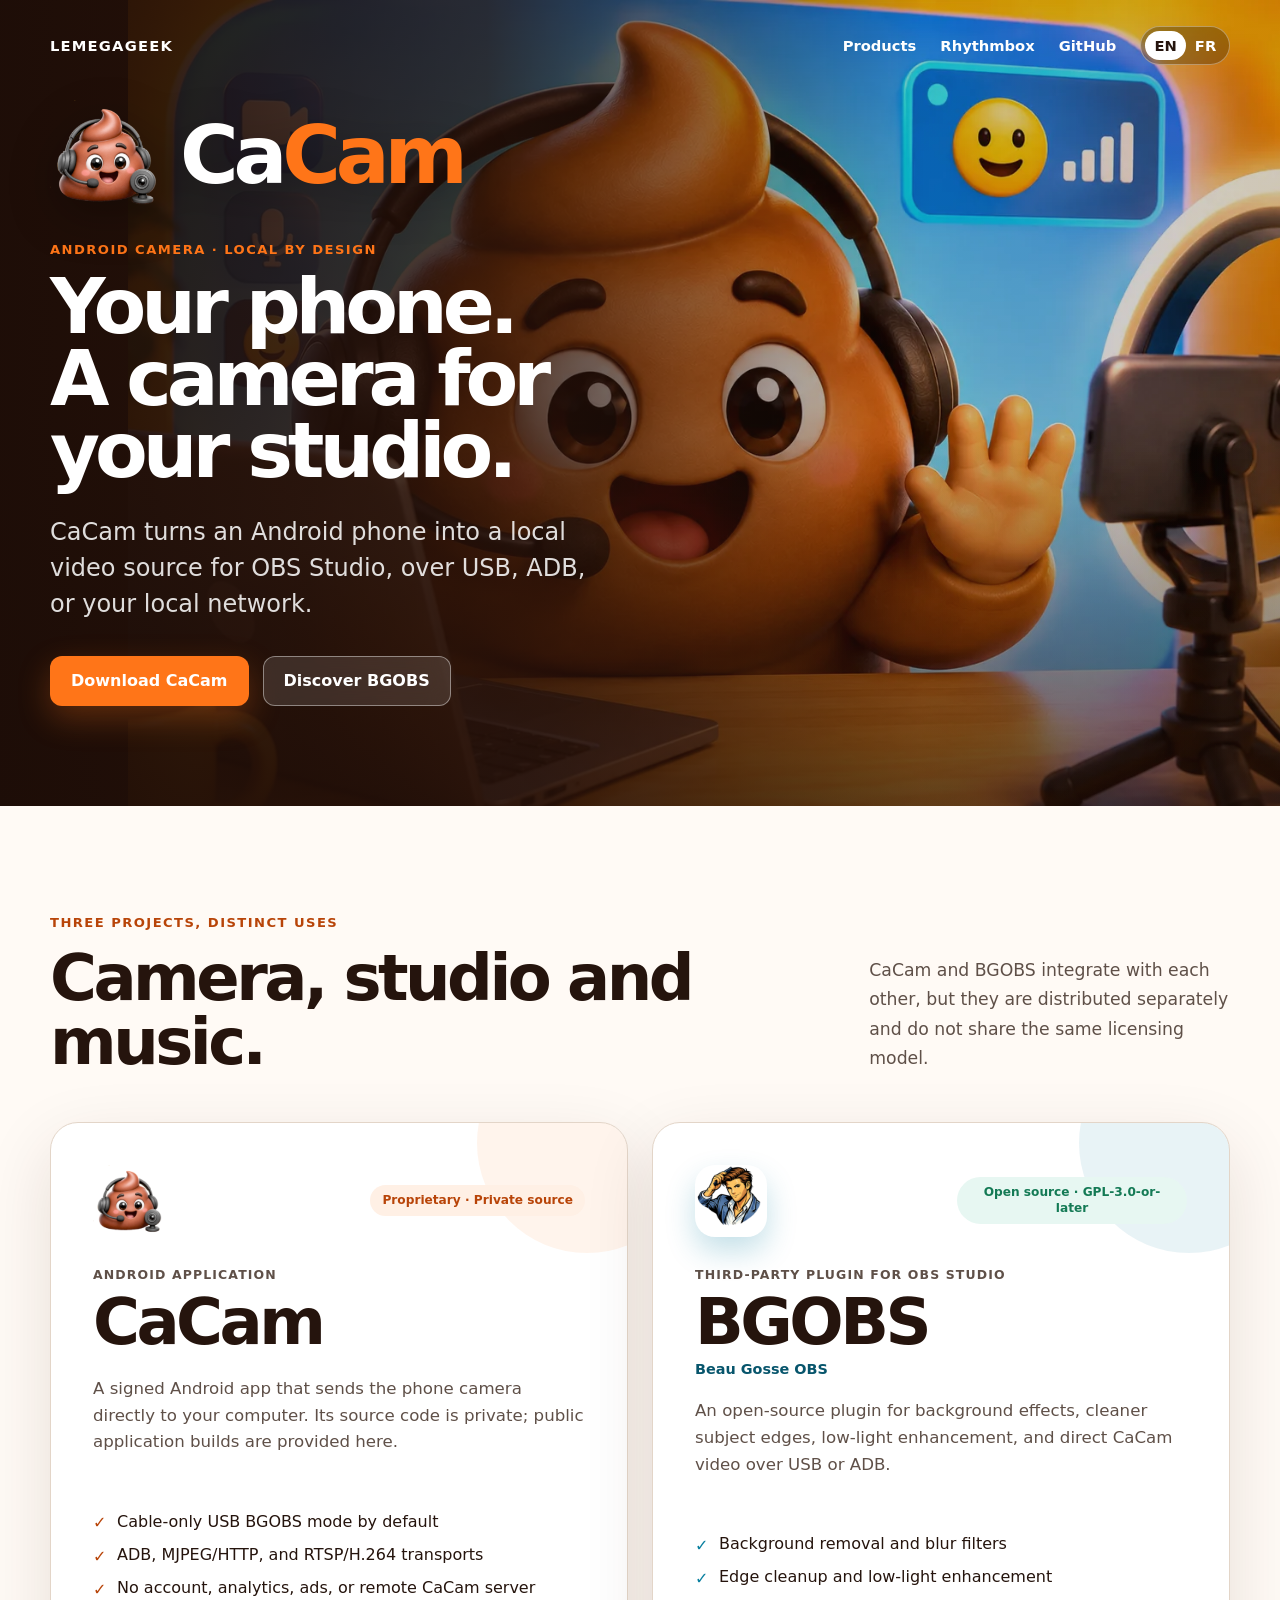
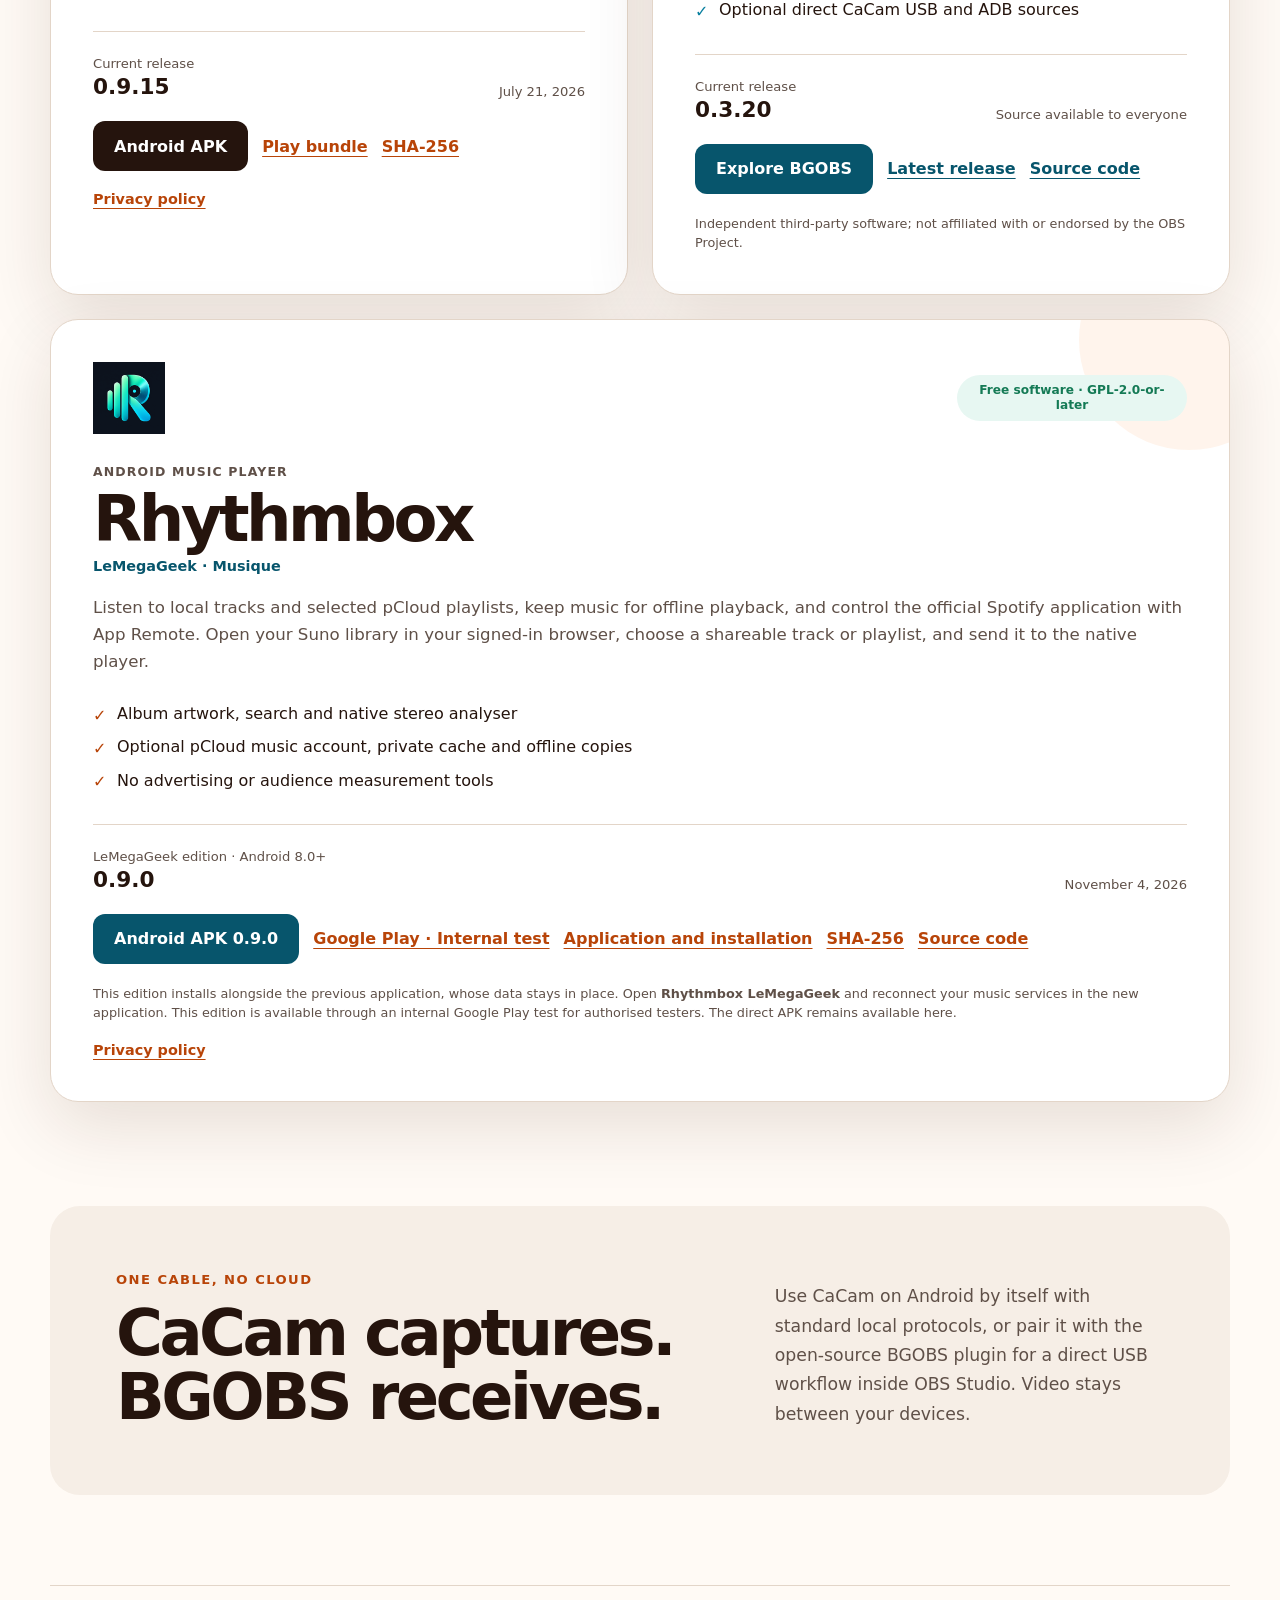
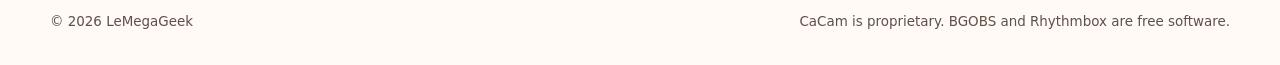
==== commit 8d412bae: "Link the published Rhythmbox LeMegaGeek 0.9.0 Google Play internal test" ====
--- a/index.html
+++ b/index.html
@@ -164,11 +164,12 @@
             <div class="release-block"><div><span class="release-label">LeMegaGeek edition · Android 8.0+</span><strong>0.9.0</strong></div><span class="release-date">November 4, 2026</span></div>
             <div class="card-actions" aria-label="Rhythmbox Musique downloads">
               <a class="button button-blue" href="/downloads/rhythmbox/0.9.0/rhythmbox-android-0.9.0.apk">Android APK 0.9.0</a>
+              <a class="text-link" href="https://play.google.com/apps/internaltest/4700023660981821494">Google Play · Internal test</a>
               <a class="text-link" href="/fr/rhythmbox/">Application and installation</a>
               <a class="text-link" href="/downloads/rhythmbox/0.9.0/rhythmbox-android-0.9.0.apk.sha256">SHA-256</a>
               <a class="text-link" href="/rhythmbox/sources.html">Source code</a>
             </div>
-            <p class="disclaimer">This edition installs alongside the previous application, whose data stays in place. Open <strong>Rhythmbox LeMegaGeek</strong> and reconnect your music services in the new application. The new edition is not yet published on Google Play.</p>
+            <p class="disclaimer">This edition installs alongside the previous application, whose data stays in place. Open <strong>Rhythmbox LeMegaGeek</strong> and reconnect your music services in the new application. This edition is available through an internal Google Play test for authorised testers. The direct APK remains available here.</p>
             <a class="policy-link" href="/rhythmbox/confidentialite.html">Privacy policy</a>
           </article>
         </div>
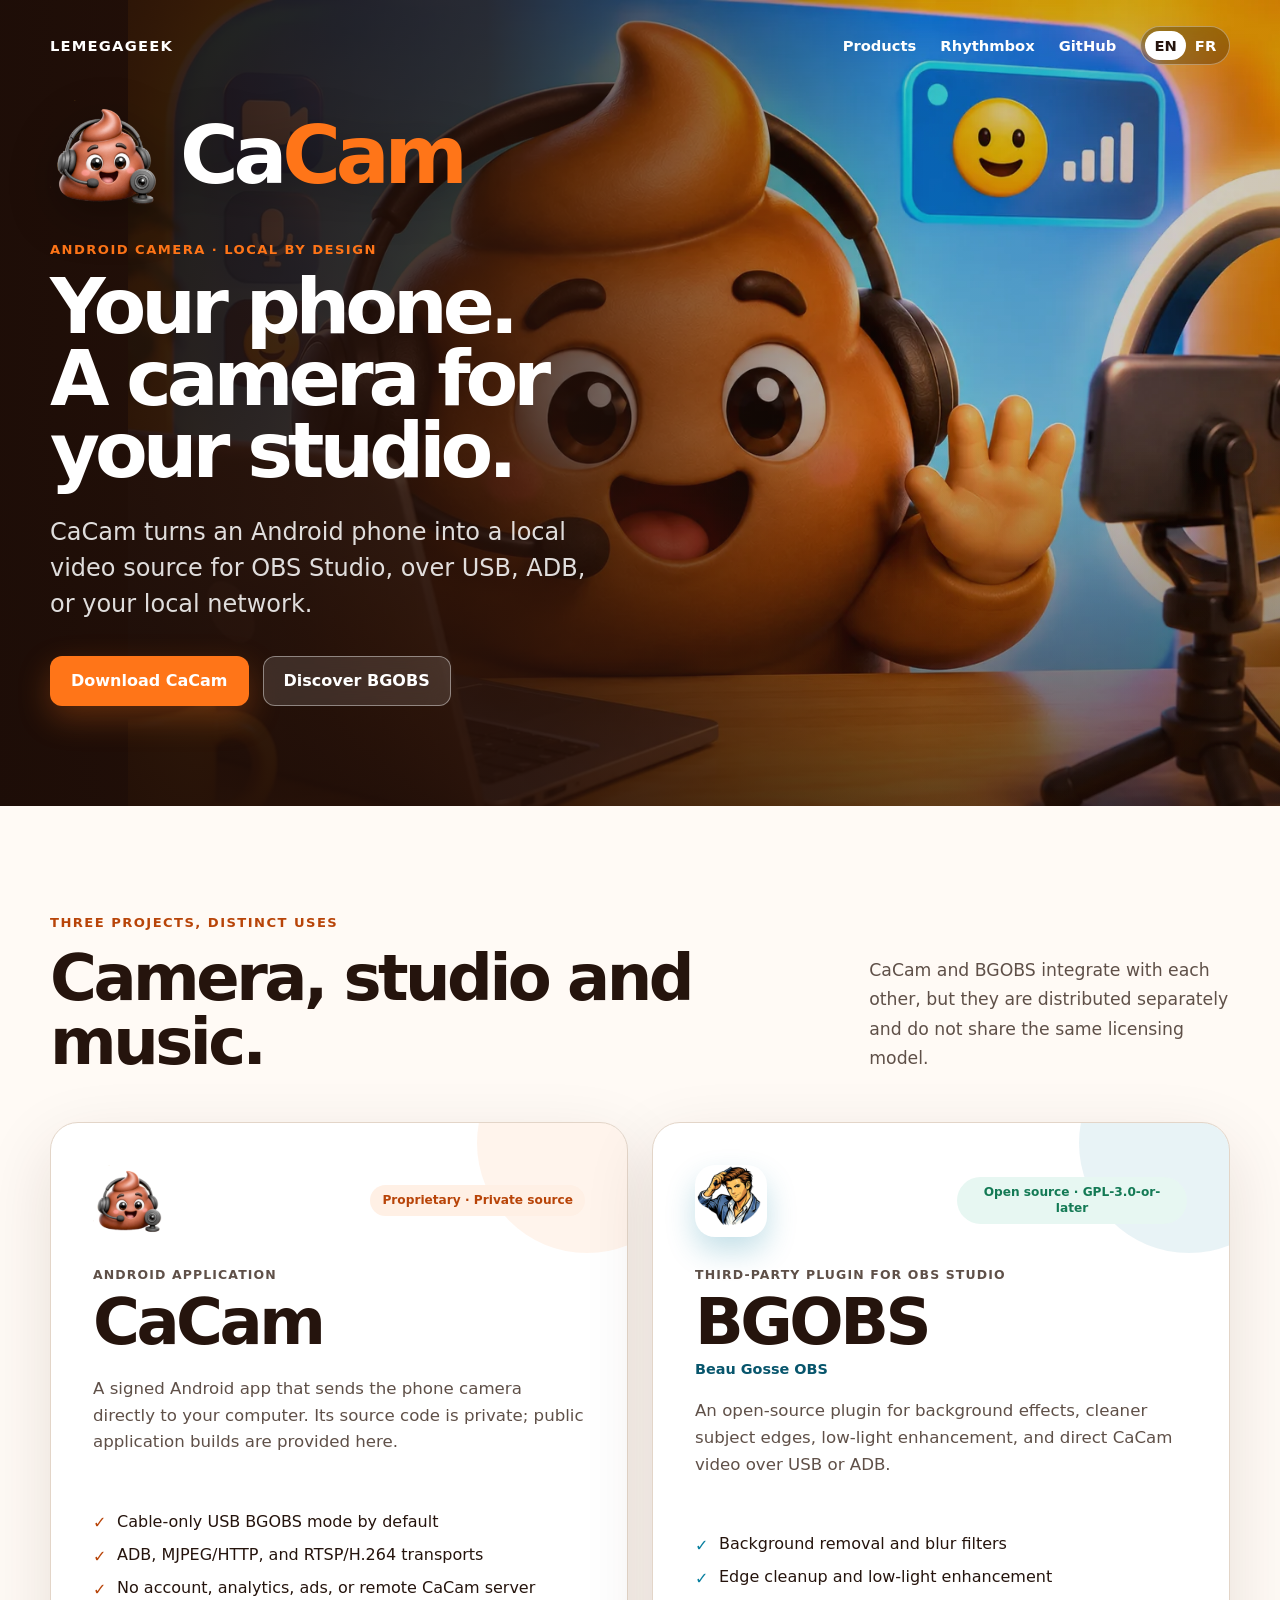
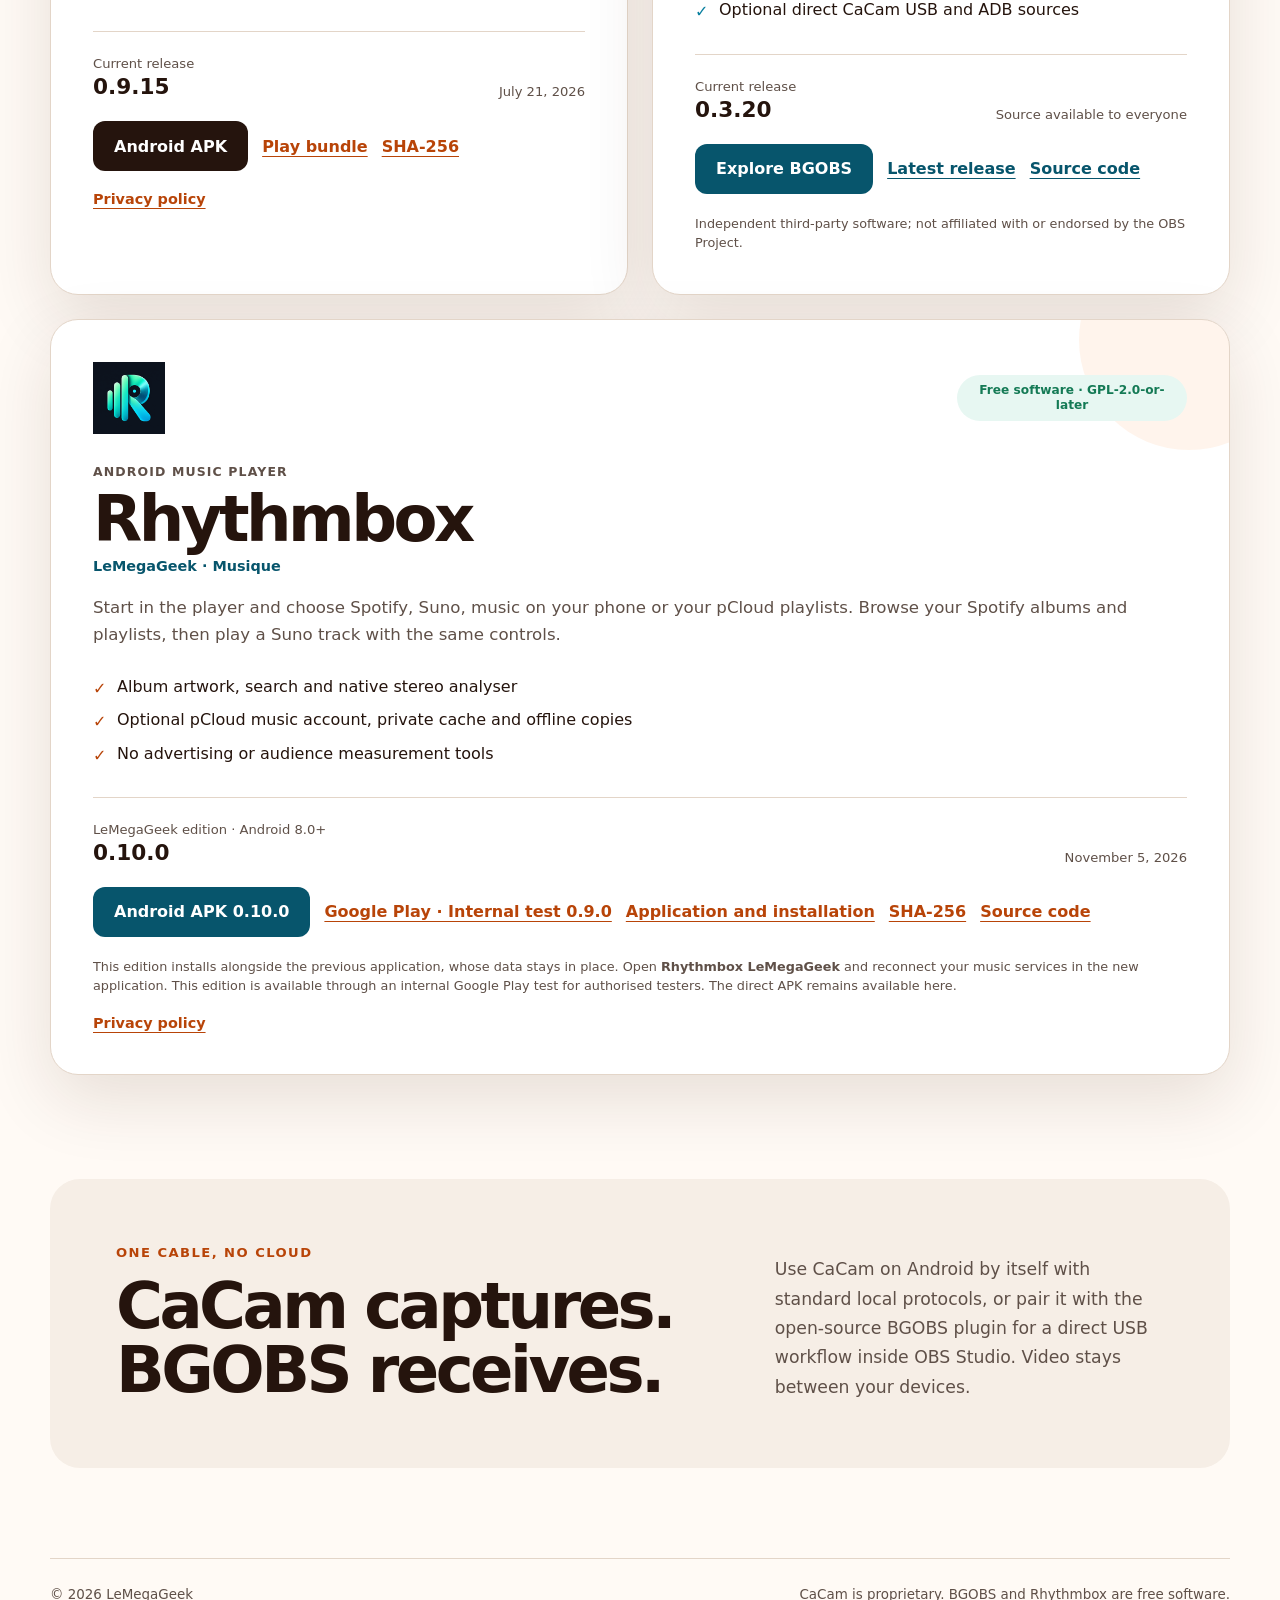
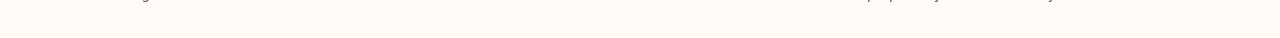
==== commit 6e1b4452: "Publish Rhythmbox Android 0.10.0 with the guided player and sources" ====
--- a/index.html
+++ b/index.html
@@ -155,18 +155,18 @@
             </div>
             <p class="product-kicker">Android music player</p>
             <h3>Rhythmbox <small>LeMegaGeek · Musique</small></h3>
-            <p class="product-description" style="min-height:0">Listen to local tracks and selected pCloud playlists, keep music for offline playback, and control the official Spotify application with App Remote. Open your Suno library in your signed-in browser, choose a shareable track or playlist, and send it to the native player.</p>
+            <p class="product-description" style="min-height:0">Start in the player and choose Spotify, Suno, music on your phone or your pCloud playlists. Browse your Spotify albums and playlists, then play a Suno track with the same controls.</p>
             <ul class="feature-list">
               <li>Album artwork, search and native stereo analyser</li>
               <li>Optional pCloud music account, private cache and offline copies</li>
               <li>No advertising or audience measurement tools</li>
             </ul>
-            <div class="release-block"><div><span class="release-label">LeMegaGeek edition · Android 8.0+</span><strong>0.9.0</strong></div><span class="release-date">November 4, 2026</span></div>
+            <div class="release-block"><div><span class="release-label">LeMegaGeek edition · Android 8.0+</span><strong>0.10.0</strong></div><span class="release-date">November 5, 2026</span></div>
             <div class="card-actions" aria-label="Rhythmbox Musique downloads">
-              <a class="button button-blue" href="/downloads/rhythmbox/0.9.0/rhythmbox-android-0.9.0.apk">Android APK 0.9.0</a>
-              <a class="text-link" href="https://play.google.com/apps/internaltest/4700023660981821494">Google Play · Internal test</a>
+              <a class="button button-blue" href="/downloads/rhythmbox/0.10.0/rhythmbox-android-0.10.0.apk">Android APK 0.10.0</a>
+              <a class="text-link" href="https://play.google.com/apps/internaltest/4700023660981821494">Google Play · Internal test 0.9.0</a>
               <a class="text-link" href="/fr/rhythmbox/">Application and installation</a>
-              <a class="text-link" href="/downloads/rhythmbox/0.9.0/rhythmbox-android-0.9.0.apk.sha256">SHA-256</a>
+              <a class="text-link" href="/downloads/rhythmbox/0.10.0/rhythmbox-android-0.10.0.apk.sha256">SHA-256</a>
               <a class="text-link" href="/rhythmbox/sources.html">Source code</a>
             </div>
             <p class="disclaimer">This edition installs alongside the previous application, whose data stays in place. Open <strong>Rhythmbox LeMegaGeek</strong> and reconnect your music services in the new application. This edition is available through an internal Google Play test for authorised testers. The direct APK remains available here.</p>
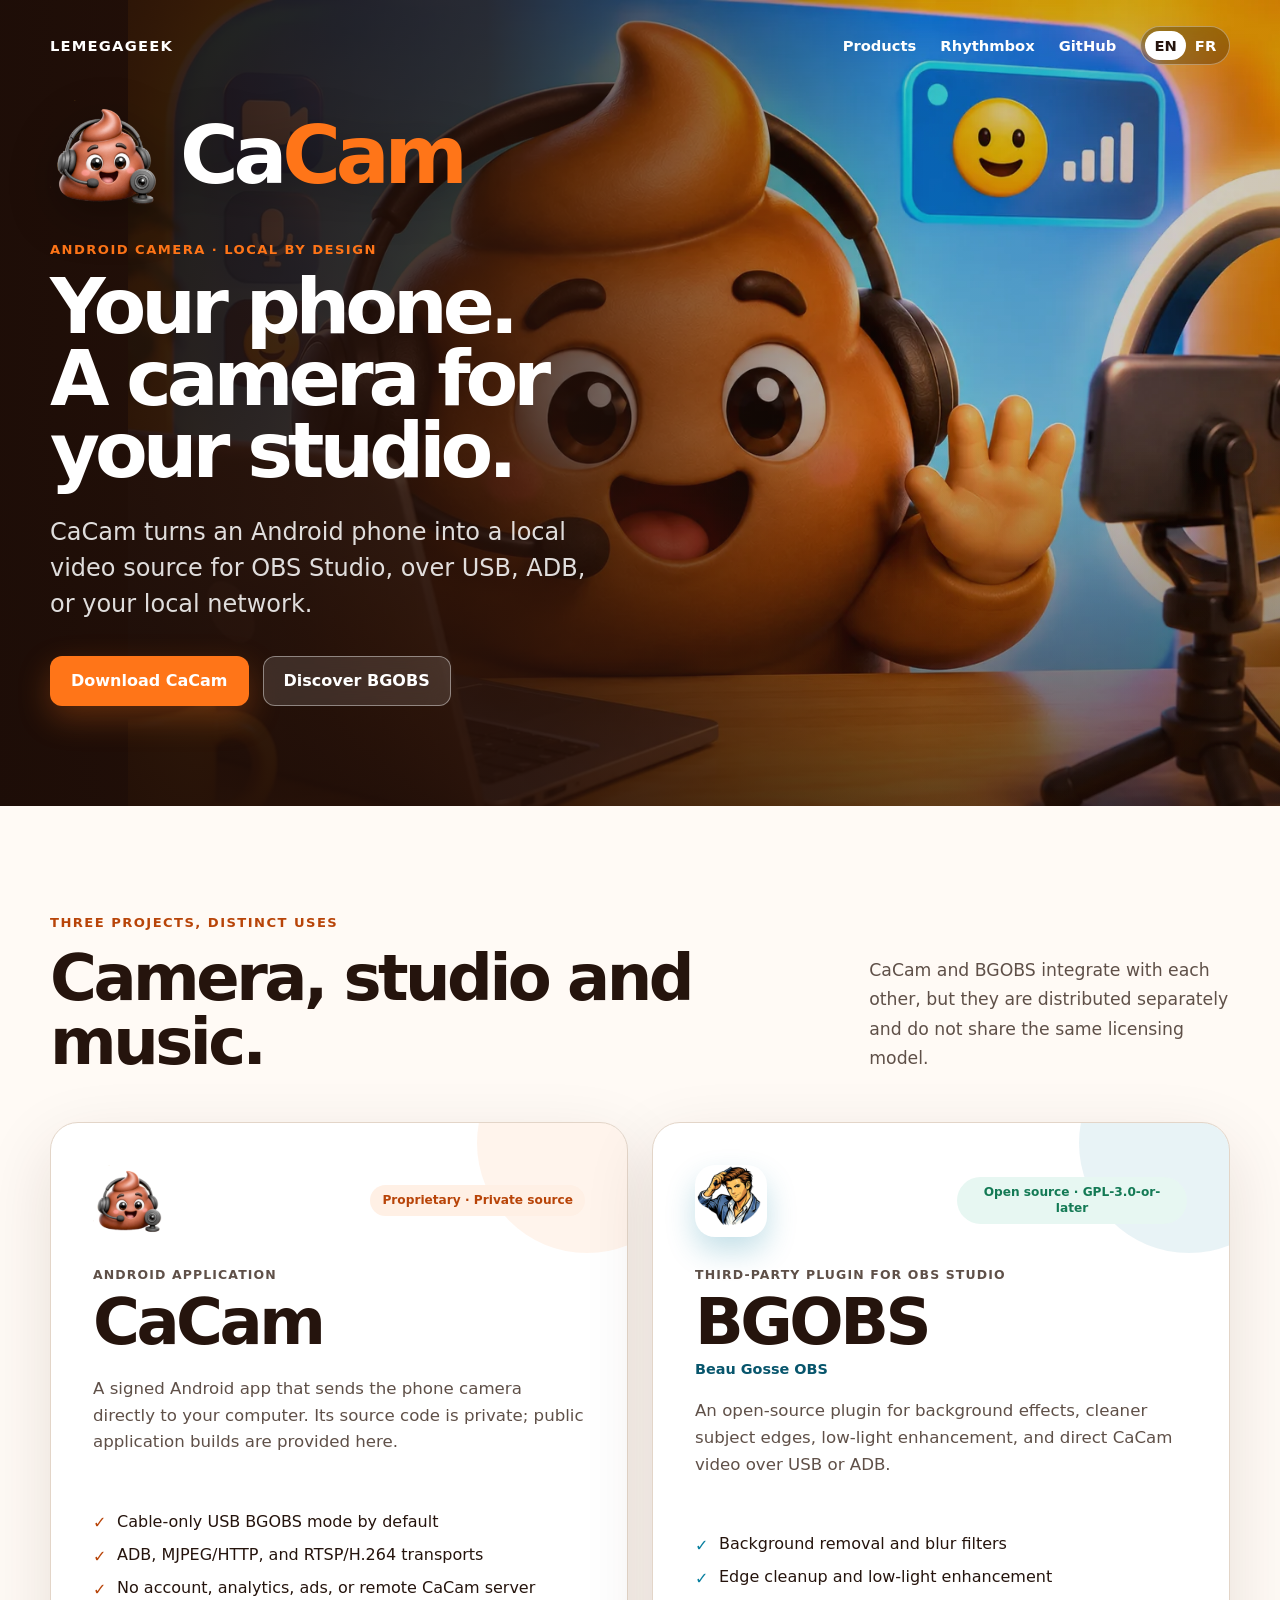
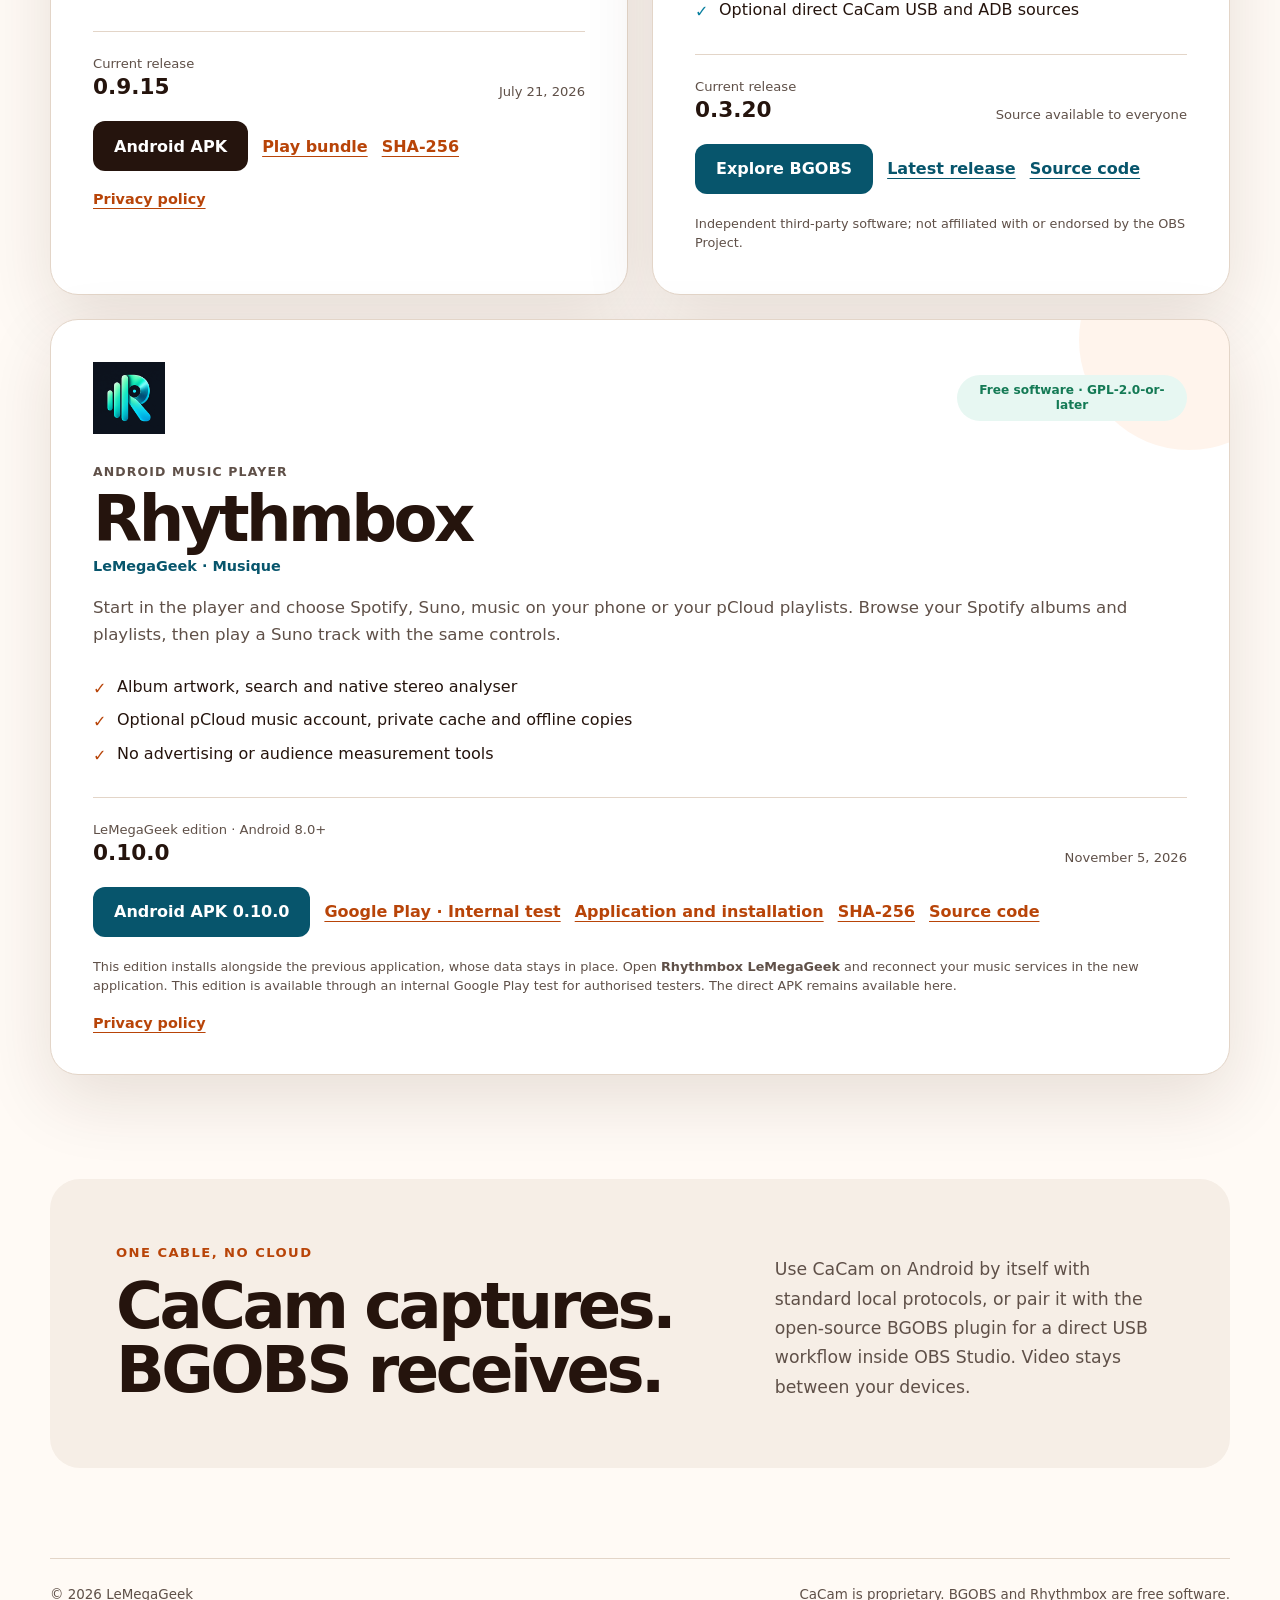
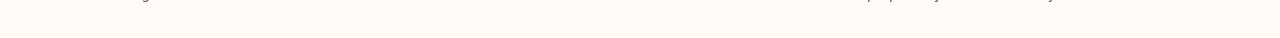
==== commit f97322a5: "Link the available 0.10.0 Google Play internal release" ====
--- a/index.html
+++ b/index.html
@@ -164,7 +164,7 @@
             <div class="release-block"><div><span class="release-label">LeMegaGeek edition · Android 8.0+</span><strong>0.10.0</strong></div><span class="release-date">November 5, 2026</span></div>
             <div class="card-actions" aria-label="Rhythmbox Musique downloads">
               <a class="button button-blue" href="/downloads/rhythmbox/0.10.0/rhythmbox-android-0.10.0.apk">Android APK 0.10.0</a>
-              <a class="text-link" href="https://play.google.com/apps/internaltest/4700023660981821494">Google Play · Internal test 0.9.0</a>
+              <a class="text-link" href="https://play.google.com/apps/internaltest/4700023660981821494">Google Play · Internal test</a>
               <a class="text-link" href="/fr/rhythmbox/">Application and installation</a>
               <a class="text-link" href="/downloads/rhythmbox/0.10.0/rhythmbox-android-0.10.0.apk.sha256">SHA-256</a>
               <a class="text-link" href="/rhythmbox/sources.html">Source code</a>
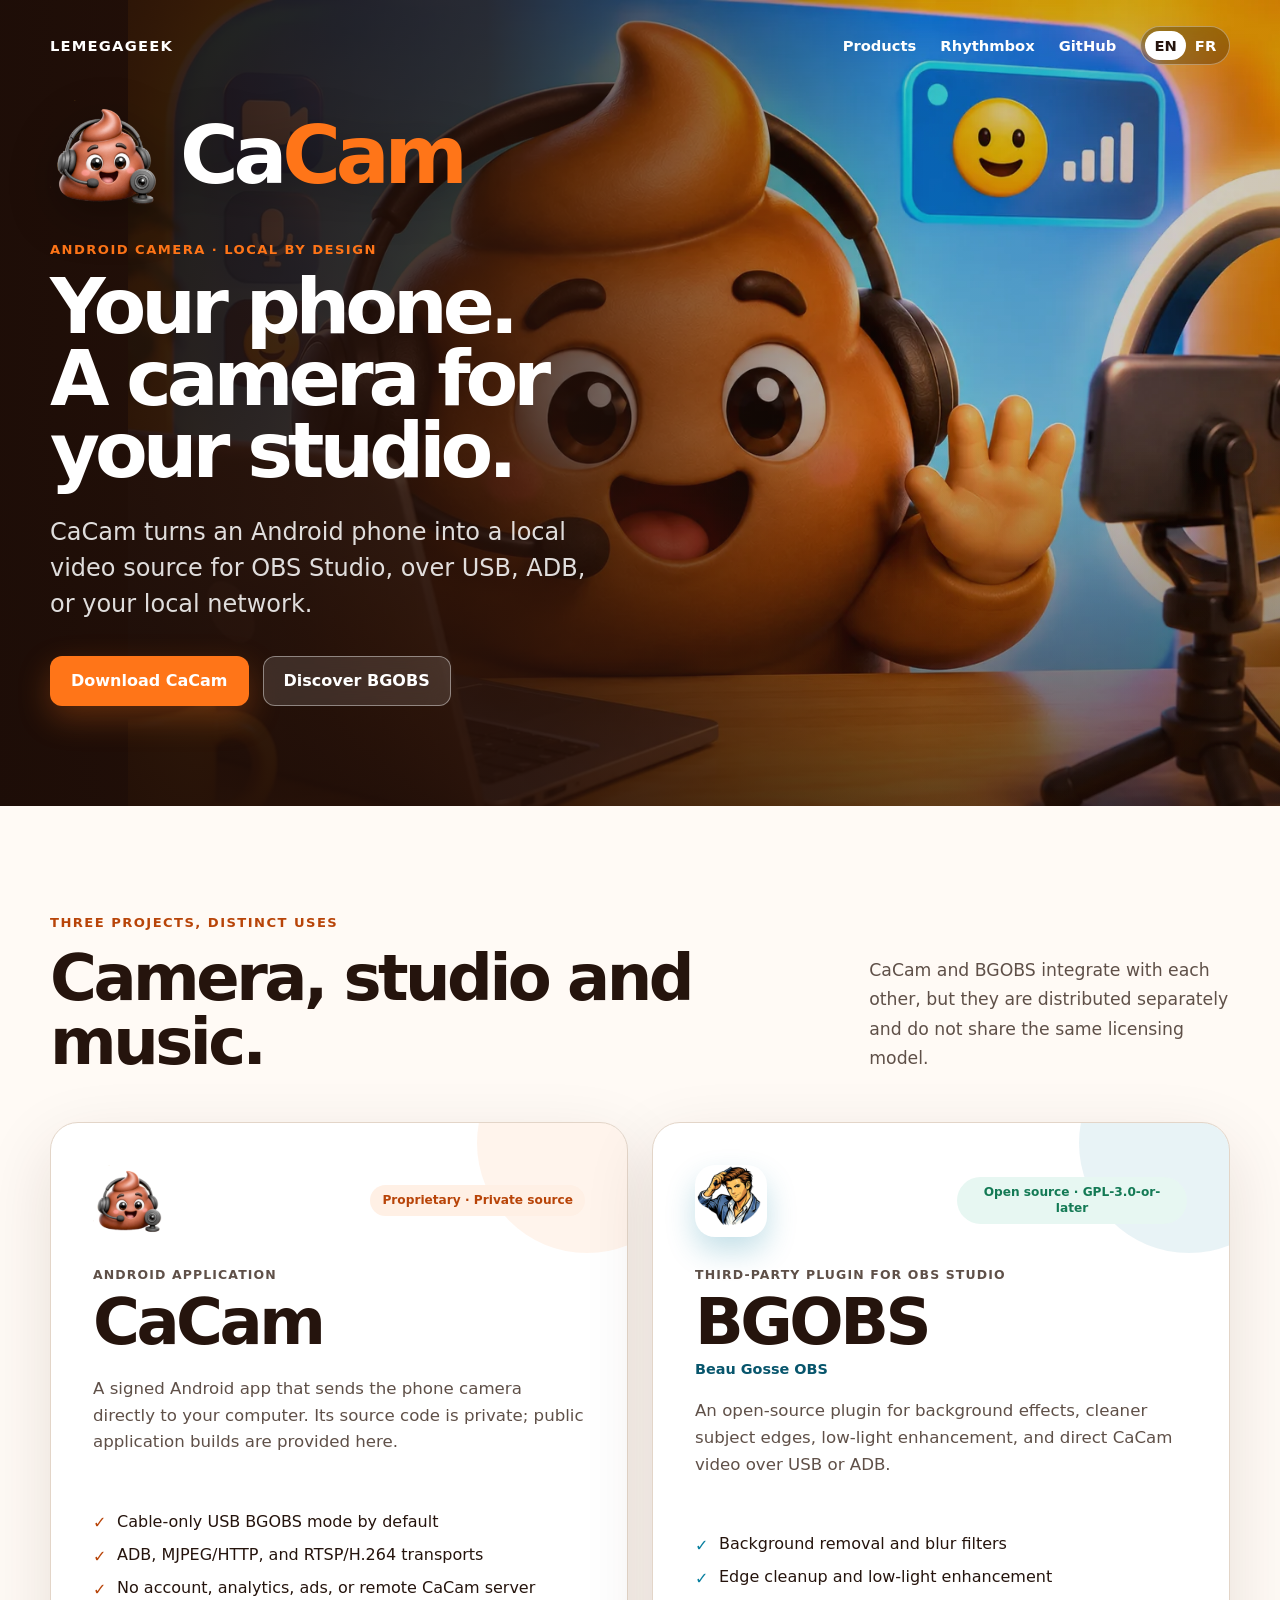
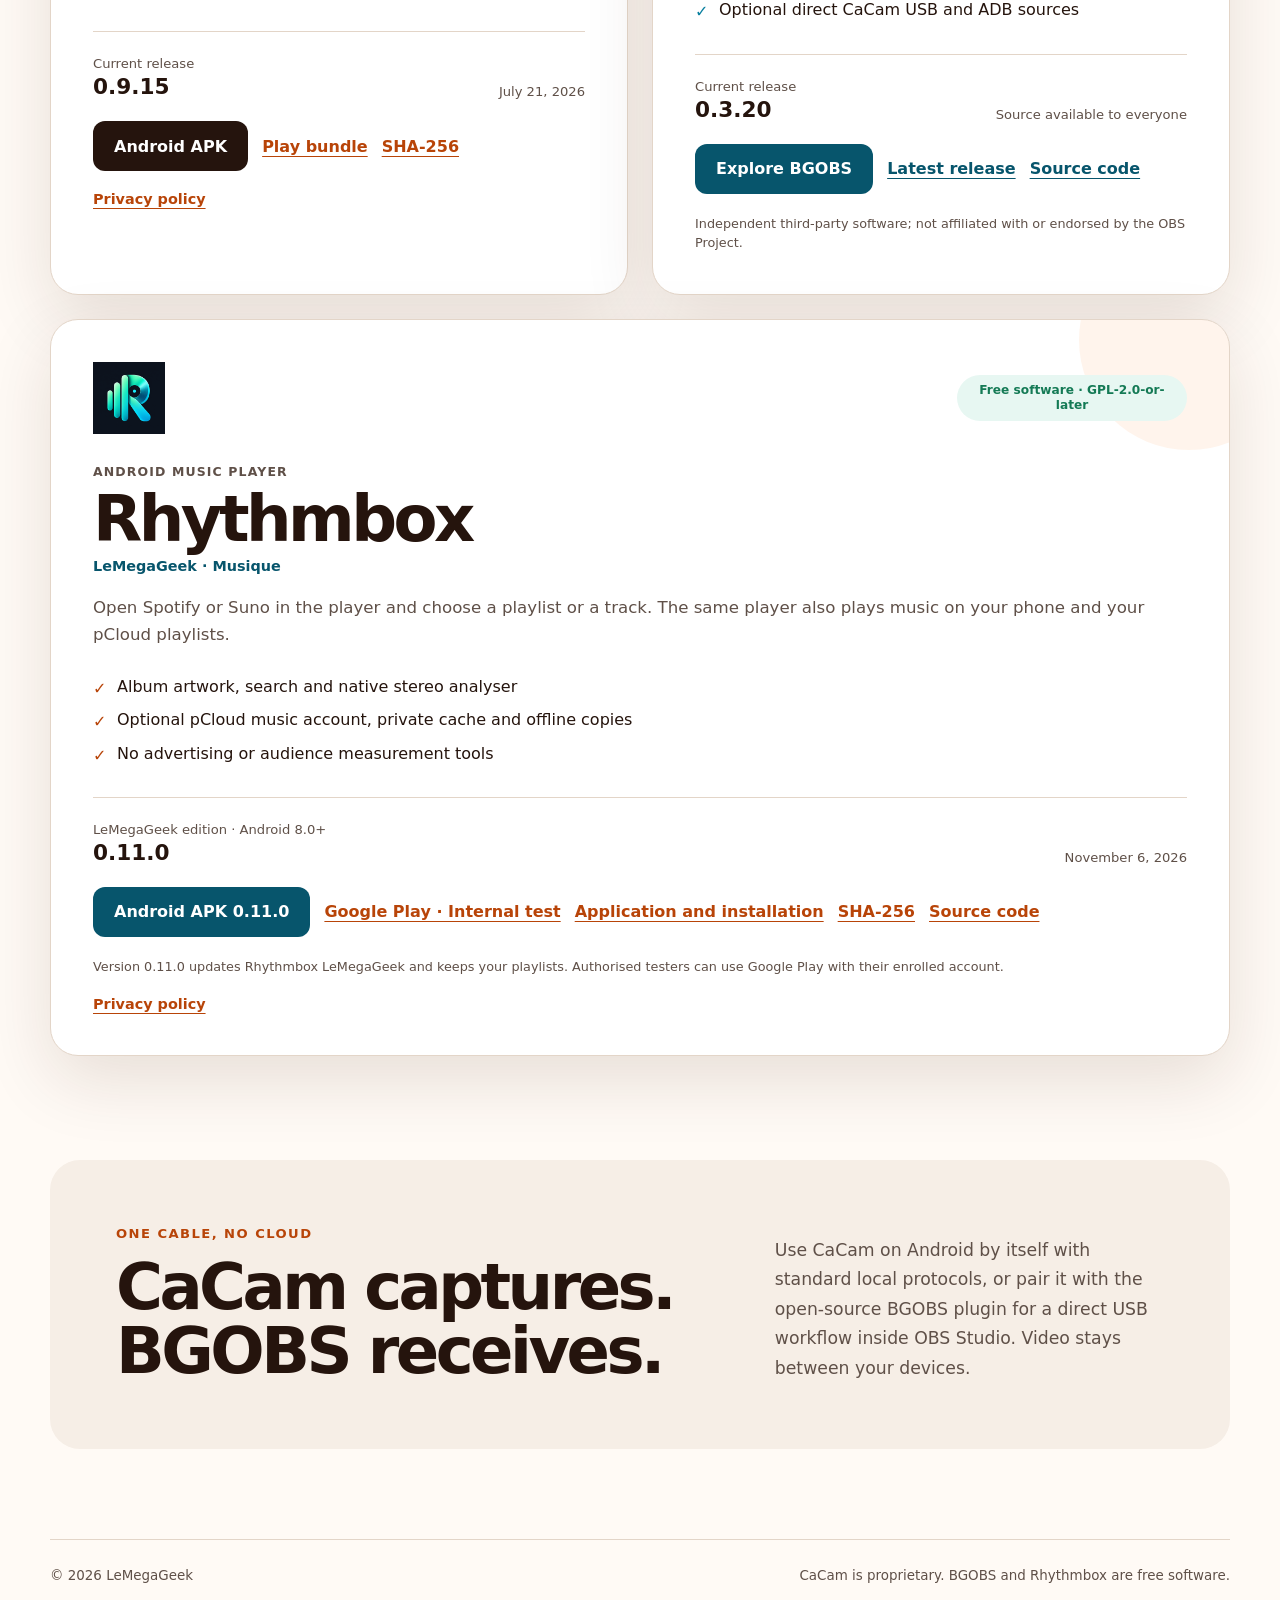
==== commit e6361b51: "Publish Rhythmbox Android 0.11.0 with playlists in the player" ====
--- a/index.html
+++ b/index.html
@@ -155,21 +155,21 @@
             </div>
             <p class="product-kicker">Android music player</p>
             <h3>Rhythmbox <small>LeMegaGeek · Musique</small></h3>
-            <p class="product-description" style="min-height:0">Start in the player and choose Spotify, Suno, music on your phone or your pCloud playlists. Browse your Spotify albums and playlists, then play a Suno track with the same controls.</p>
+            <p class="product-description" style="min-height:0">Open Spotify or Suno in the player and choose a playlist or a track. The same player also plays music on your phone and your pCloud playlists.</p>
             <ul class="feature-list">
               <li>Album artwork, search and native stereo analyser</li>
               <li>Optional pCloud music account, private cache and offline copies</li>
               <li>No advertising or audience measurement tools</li>
             </ul>
-            <div class="release-block"><div><span class="release-label">LeMegaGeek edition · Android 8.0+</span><strong>0.10.0</strong></div><span class="release-date">November 5, 2026</span></div>
+            <div class="release-block"><div><span class="release-label">LeMegaGeek edition · Android 8.0+</span><strong>0.11.0</strong></div><span class="release-date">November 6, 2026</span></div>
             <div class="card-actions" aria-label="Rhythmbox Musique downloads">
-              <a class="button button-blue" href="/downloads/rhythmbox/0.10.0/rhythmbox-android-0.10.0.apk">Android APK 0.10.0</a>
+              <a class="button button-blue" href="/downloads/rhythmbox/0.11.0/rhythmbox-android-0.11.0.apk">Android APK 0.11.0</a>
               <a class="text-link" href="https://play.google.com/apps/internaltest/4700023660981821494">Google Play · Internal test</a>
               <a class="text-link" href="/fr/rhythmbox/">Application and installation</a>
-              <a class="text-link" href="/downloads/rhythmbox/0.10.0/rhythmbox-android-0.10.0.apk.sha256">SHA-256</a>
+              <a class="text-link" href="/downloads/rhythmbox/0.11.0/rhythmbox-android-0.11.0.apk.sha256">SHA-256</a>
               <a class="text-link" href="/rhythmbox/sources.html">Source code</a>
             </div>
-            <p class="disclaimer">This edition installs alongside the previous application, whose data stays in place. Open <strong>Rhythmbox LeMegaGeek</strong> and reconnect your music services in the new application. This edition is available through an internal Google Play test for authorised testers. The direct APK remains available here.</p>
+            <p class="disclaimer">Version 0.11.0 updates Rhythmbox LeMegaGeek and keeps your playlists. Authorised testers can use Google Play with their enrolled account.</p>
             <a class="policy-link" href="/rhythmbox/confidentialite.html">Privacy policy</a>
           </article>
         </div>
